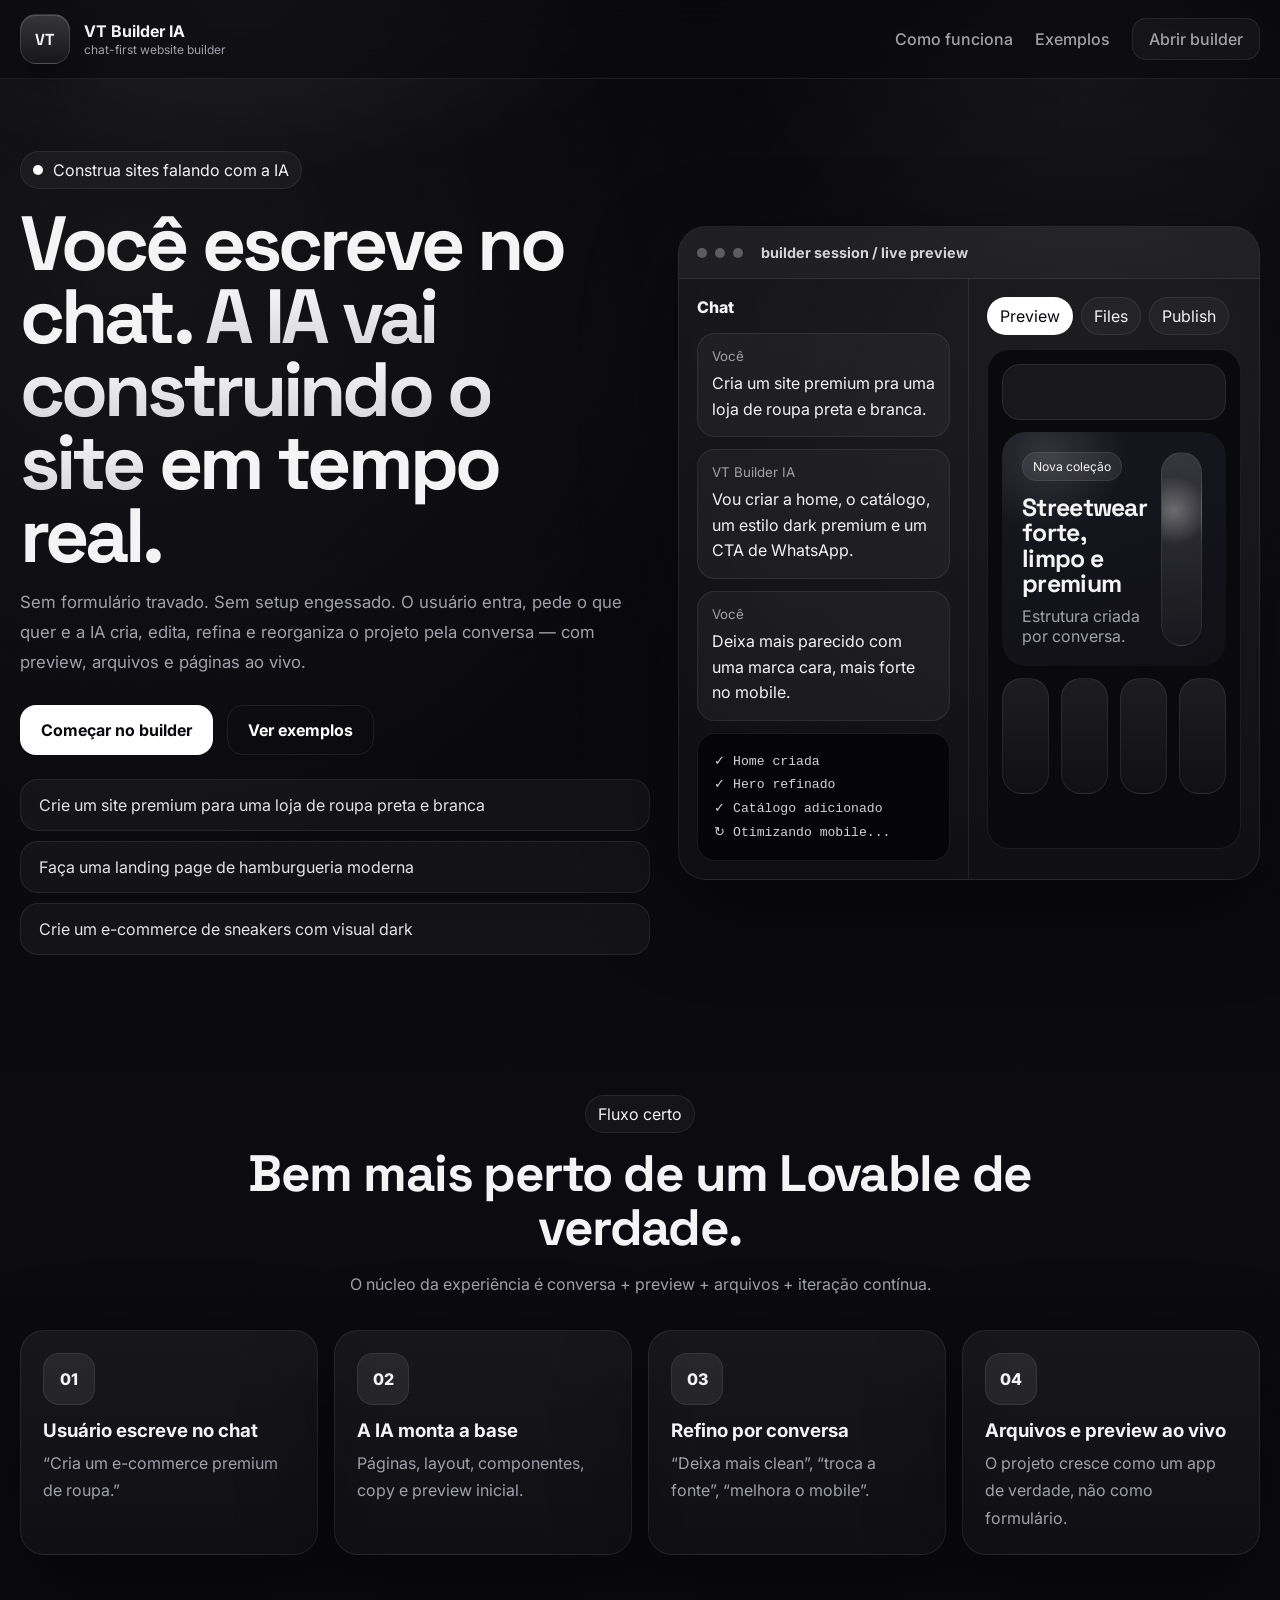
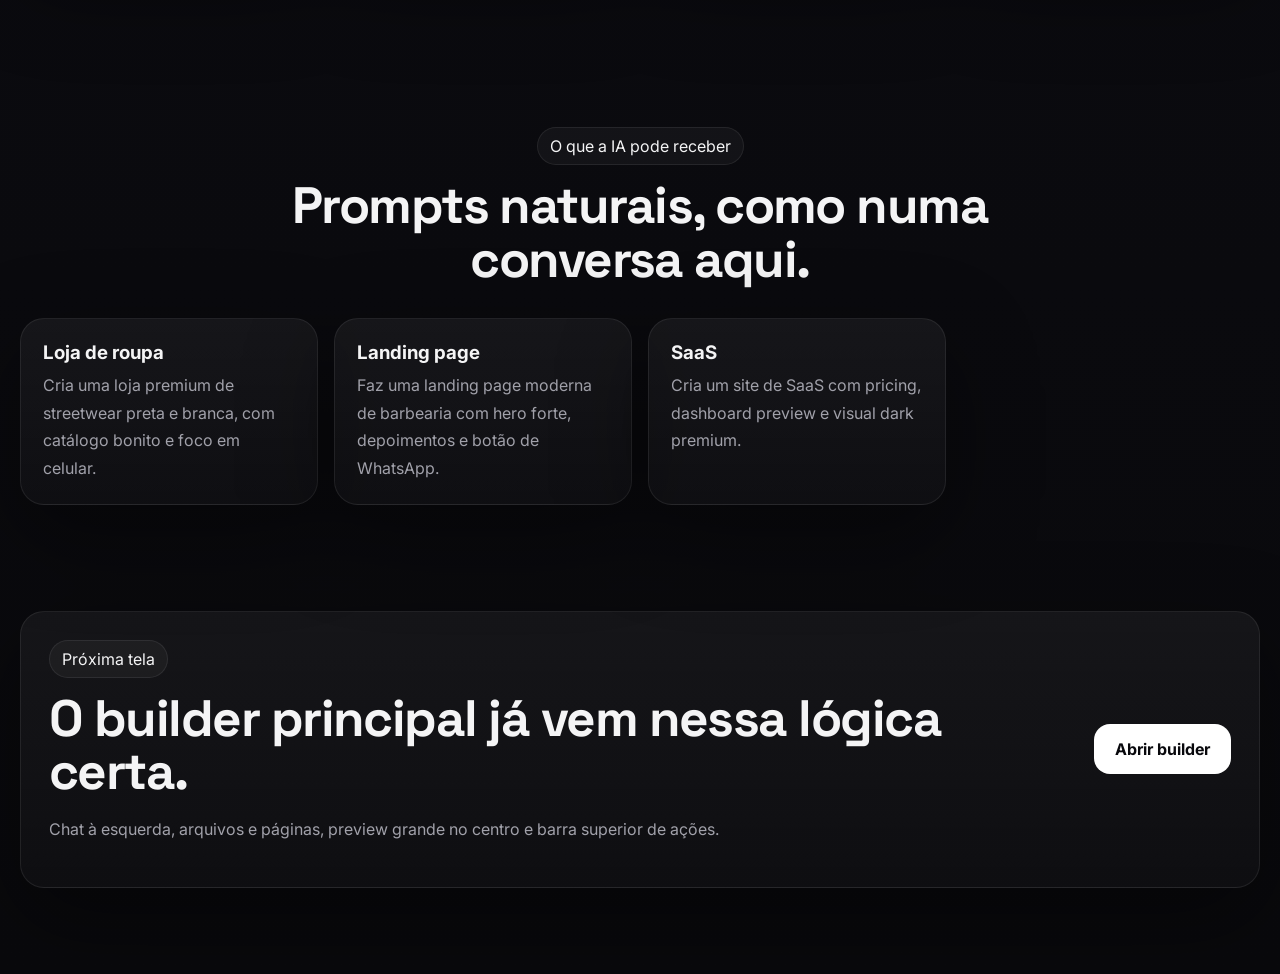
==== index.html @ bce1c69d "Add files via upload" ====
<!DOCTYPE html>
<html lang="pt-BR">
<head>
  <meta charset="UTF-8" />
  <meta name="viewport" content="width=device-width, initial-scale=1.0" />
  <title>VT Builder IA — Chat-first Builder</title>
  <meta name="description" content="Interface chat-first estilo lovable para criar sites por conversa, com preview ao vivo, arquivos e mudanças por prompt." />
  <meta name="theme-color" content="#0a0a0d" />
  <link rel="preconnect" href="https://fonts.googleapis.com">
  <link rel="preconnect" href="https://fonts.gstatic.com" crossorigin>
  <link href="https://fonts.googleapis.com/css2?family=Inter:wght@400;500;600;700;800;900&family=Space+Grotesk:wght@500;700&display=swap" rel="stylesheet">
  <link rel="stylesheet" href="styles.css" />
</head>
<body>
  <div class="noise" aria-hidden="true"></div>
  <div class="spotlight" aria-hidden="true"></div>

  <header class="site-header">
    <div class="container topbar">
      <a class="brand" href="#">
        <span class="brand-mark">VT</span>
        <span class="brand-copy">
          <strong>VT Builder IA</strong>
          <small>chat-first website builder</small>
        </span>
      </a>

      <nav class="topnav">
        <a href="#how">Como funciona</a>
        <a href="#examples">Exemplos</a>
        <a href="app.html" class="btn btn-sm btn-outline">Abrir builder</a>
      </nav>

      <button class="menu-btn" id="menuBtn" aria-label="Abrir menu">
        <span></span><span></span><span></span>
      </button>
    </div>
  </header>

  <main>
    <section class="hero">
      <div class="container hero-grid">
        <div class="hero-copy reveal is-visible">
          <div class="eyebrow">
            <span class="pulse"></span>
            Construa sites falando com a IA
          </div>

          <h1>
            Você escreve no chat.
            <span class="gradient-text">A IA vai construindo o site</span>
            em tempo real.
          </h1>

          <p>
            Sem formulário travado. Sem setup engessado. O usuário entra, pede o que quer
            e a IA cria, edita, refina e reorganiza o projeto pela conversa — com preview,
            arquivos e páginas ao vivo.
          </p>

          <div class="hero-actions">
            <a class="btn btn-primary" href="app.html">Começar no builder</a>
            <a class="btn btn-ghost" href="#examples">Ver exemplos</a>
          </div>

          <div class="prompt-suggestions">
            <button>Crie um site premium para uma loja de roupa preta e branca</button>
            <button>Faça uma landing page de hamburgueria moderna</button>
            <button>Crie um e-commerce de sneakers com visual dark</button>
          </div>
        </div>

        <div class="hero-visual reveal is-visible">
          <div class="hero-shell">
            <div class="shell-bar">
              <span></span><span></span><span></span>
              <b>builder session / live preview</b>
            </div>

            <div class="hero-shell-body">
              <aside class="mini-chat">
                <div class="mini-label">Chat</div>

                <div class="mini-msg user">
                  <small>Você</small>
                  <p>Cria um site premium pra uma loja de roupa preta e branca.</p>
                </div>

                <div class="mini-msg ai">
                  <small>VT Builder IA</small>
                  <p>Vou criar a home, o catálogo, um estilo dark premium e um CTA de WhatsApp.</p>
                </div>

                <div class="mini-msg user">
                  <small>Você</small>
                  <p>Deixa mais parecido com uma marca cara, mais forte no mobile.</p>
                </div>

                <div class="mini-terminal">
                  <div>✓ Home criada</div>
                  <div>✓ Hero refinado</div>
                  <div>✓ Catálogo adicionado</div>
                  <div>↻ Otimizando mobile...</div>
                </div>
              </aside>

              <section class="mini-preview">
                <div class="mini-toolbar">
                  <span class="tag active">Preview</span>
                  <span class="tag">Files</span>
                  <span class="tag">Publish</span>
                </div>

                <div class="mini-stage">
                  <div class="mini-header"></div>
                  <div class="mini-hero-card">
                    <div class="mini-copy">
                      <span class="mini-badge">Nova coleção</span>
                      <h3>Streetwear forte, limpo e premium</h3>
                      <p>Estrutura criada por conversa.</p>
                    </div>
                    <div class="mini-art"></div>
                  </div>
                  <div class="mini-grid">
                    <div></div><div></div><div></div><div></div>
                  </div>
                </div>
              </section>
            </div>
          </div>
        </div>
      </div>
    </section>

    <section class="section" id="how">
      <div class="container">
        <div class="section-head reveal">
          <span class="kicker">Fluxo certo</span>
          <h2>Bem mais perto de um Lovable de verdade.</h2>
          <p>O núcleo da experiência é conversa + preview + arquivos + iteração contínua.</p>
        </div>

        <div class="steps">
          <article class="step-card reveal">
            <span>01</span>
            <h3>Usuário escreve no chat</h3>
            <p>“Cria um e-commerce premium de roupa.”</p>
          </article>
          <article class="step-card reveal">
            <span>02</span>
            <h3>A IA monta a base</h3>
            <p>Páginas, layout, componentes, copy e preview inicial.</p>
          </article>
          <article class="step-card reveal">
            <span>03</span>
            <h3>Refino por conversa</h3>
            <p>“Deixa mais clean”, “troca a fonte”, “melhora o mobile”.</p>
          </article>
          <article class="step-card reveal">
            <span>04</span>
            <h3>Arquivos e preview ao vivo</h3>
            <p>O projeto cresce como um app de verdade, não como formulário.</p>
          </article>
        </div>
      </div>
    </section>

    <section class="section" id="examples">
      <div class="container">
        <div class="section-head reveal">
          <span class="kicker">O que a IA pode receber</span>
          <h2>Prompts naturais, como numa conversa aqui.</h2>
        </div>

        <div class="example-grid">
          <article class="example-card reveal">
            <h3>Loja de roupa</h3>
            <p>Cria uma loja premium de streetwear preta e branca, com catálogo bonito e foco em celular.</p>
          </article>
          <article class="example-card reveal">
            <h3>Landing page</h3>
            <p>Faz uma landing page moderna de barbearia com hero forte, depoimentos e botão de WhatsApp.</p>
          </article>
          <article class="example-card reveal">
            <h3>SaaS</h3>
            <p>Cria um site de SaaS com pricing, dashboard preview e visual dark premium.</p>
          </article>
        </div>
      </div>
    </section>

    <section class="section cta-wrap">
      <div class="container">
        <div class="cta-card reveal">
          <div>
            <span class="kicker">Próxima tela</span>
            <h2>O builder principal já vem nessa lógica certa.</h2>
            <p>Chat à esquerda, arquivos e páginas, preview grande no centro e barra superior de ações.</p>
          </div>
          <a class="btn btn-primary" href="app.html">Abrir builder</a>
        </div>
      </div>
    </section>
  </main>

  <script src="main.js"></script>
</body>
</html>
---- styles.css ----
:root{
  --bg:#0a0a0d;
  --bg-soft:#121218;
  --panel:#111116;
  --panel-2:#16161d;
  --line:rgba(255,255,255,.08);
  --line-soft:rgba(255,255,255,.05);
  --text:#f4f4f5;
  --muted:#a1a1aa;
  --shadow:0 30px 90px rgba(0,0,0,.42);
  --radius:24px;
  --container:1240px;
}
*{box-sizing:border-box}
html{scroll-behavior:smooth}
body{
  margin:0;
  font-family:"Inter",system-ui,-apple-system,sans-serif;
  color:var(--text);
  background:
    radial-gradient(circle at 10% 10%, rgba(255,255,255,.05), transparent 24%),
    radial-gradient(circle at 85% 15%, rgba(255,255,255,.04), transparent 22%),
    linear-gradient(180deg, #08080a 0%, #0b0b10 46%, #09090c 100%);
  overflow-x:hidden;
}
a{color:inherit;text-decoration:none}
button,textarea,input,select{font:inherit}
.noise,.spotlight{position:fixed;inset:0;pointer-events:none;z-index:-1}
.noise{
  opacity:.07;
  background-image:
    radial-gradient(circle at 20% 20%, rgba(255,255,255,.18) 0 1px, transparent 1px),
    radial-gradient(circle at 80% 70%, rgba(255,255,255,.14) 0 1px, transparent 1px);
  background-size:24px 24px, 30px 30px;
}
.spotlight{
  background:
    radial-gradient(620px 260px at 20% 0%, rgba(255,255,255,.07), transparent 70%),
    radial-gradient(520px 320px at 85% 8%, rgba(255,255,255,.04), transparent 72%);
}
.container{width:min(var(--container), calc(100% - 32px));margin-inline:auto}
.site-header,.builder-header{
  position:sticky;top:0;z-index:40;
  backdrop-filter:blur(16px);
  background:rgba(10,10,13,.62);
  border-bottom:1px solid var(--line);
}
.topbar,.builder-top{
  min-height:78px;
  display:flex;align-items:center;justify-content:space-between;gap:16px;
}
.brand{display:flex;align-items:center;gap:14px}
.brand.compact .brand-copy small{display:block}
.brand-mark{
  width:50px;height:50px;border-radius:16px;display:grid;place-items:center;
  background:linear-gradient(180deg, rgba(255,255,255,.17), rgba(255,255,255,.04));
  border:1px solid rgba(255,255,255,.12);
  box-shadow: inset 0 1px 0 rgba(255,255,255,.14), 0 16px 34px rgba(0,0,0,.32);
  font-family:"Space Grotesk",sans-serif;font-weight:700;letter-spacing:.06em;
}
.brand-copy{display:flex;flex-direction:column;line-height:1}
.brand-copy strong{font-size:1rem}
.brand-copy small{font-size:.75rem;color:var(--muted);margin-top:5px}
.topnav{display:flex;align-items:center;gap:22px}
.topnav a{color:var(--muted);font-weight:500}
.topnav a:hover{color:#fff}
.menu-btn{display:none;border:none;background:none;width:44px;height:44px;padding:0;cursor:pointer}
.menu-btn span{display:block;height:2px;background:#fff;border-radius:999px;margin:7px 0}
.btn{
  display:inline-flex;align-items:center;justify-content:center;
  min-height:50px;padding:0 20px;border-radius:16px;border:1px solid var(--line);
  font-weight:700;cursor:pointer;transition:.22s ease;
}
.btn:hover{transform:translateY(-2px)}
.btn-primary{background:#fff;color:#09090d}
.btn-outline{background:rgba(255,255,255,.04);color:#fff}
.btn-ghost{background:transparent;color:#fff}
.btn-sm{min-height:42px;padding:0 16px;border-radius:14px}
.btn-xs{min-height:36px;padding:0 12px;border-radius:12px;font-size:.84rem}
.hero{padding:72px 0 54px}
.hero-grid{display:grid;grid-template-columns:1.04fr .96fr;gap:28px;align-items:center}
.eyebrow,.kicker,.tag,.project-pill,.toolbar-chip,.tiny-badge{
  display:inline-flex;align-items:center;gap:10px;
  padding:8px 12px;border-radius:999px;border:1px solid var(--line);
  background:rgba(255,255,255,.04)
}
.pulse,.live-dot{
  width:10px;height:10px;border-radius:50%;background:#fff;
  box-shadow:0 0 0 0 rgba(255,255,255,.5);animation:pulse 2s infinite;
}
@keyframes pulse{
  0%{box-shadow:0 0 0 0 rgba(255,255,255,.45)}
  70%{box-shadow:0 0 0 10px rgba(255,255,255,0)}
  100%{box-shadow:0 0 0 0 rgba(255,255,255,0)}
}
.hero-copy h1{
  font-family:"Space Grotesk",sans-serif;
  font-size:clamp(2.9rem, 6vw, 5.7rem);
  line-height:.95;letter-spacing:-.05em;
  margin:18px 0 16px;max-width:12ch;
}
.gradient-text{
  background:linear-gradient(180deg,#fff 0%, #cfcfd6 100%);
  -webkit-background-clip:text;background-clip:text;color:transparent;
}
.hero-copy p{
  color:var(--muted);font-size:1.05rem;line-height:1.78;max-width:62ch;margin:0 0 28px;
}
.hero-actions{display:flex;gap:14px;flex-wrap:wrap}
.prompt-suggestions{display:grid;gap:10px;margin-top:24px}
.prompt-suggestions button{
  text-align:left;border:none;padding:15px 18px;border-radius:18px;
  background:rgba(255,255,255,.04);color:#e4e4e7;border:1px solid var(--line);cursor:pointer
}
.hero-shell{
  border:1px solid var(--line);
  background:linear-gradient(180deg, rgba(255,255,255,.05), rgba(255,255,255,.025));
  border-radius:28px;overflow:hidden;box-shadow:var(--shadow)
}
.shell-bar{
  min-height:52px;display:flex;align-items:center;gap:8px;padding:0 18px;
  border-bottom:1px solid var(--line);background:rgba(255,255,255,.03)
}
.shell-bar span{
  width:10px;height:10px;border-radius:50%;background:rgba(255,255,255,.28)
}
.shell-bar b{margin-left:10px;font-size:.9rem;color:#d4d4d8}
.hero-shell-body{display:grid;grid-template-columns:290px 1fr;min-height:580px}
.mini-chat,.mini-preview{padding:18px}
.mini-chat{border-right:1px solid var(--line)}
.mini-label,.panel-head{display:flex;align-items:center;justify-content:space-between;margin-bottom:16px;font-weight:800}
.mini-msg,.chat-bubble{
  padding:14px;border-radius:18px;background:rgba(255,255,255,.04);
  border:1px solid var(--line);margin-bottom:12px
}
.mini-msg small,.chat-bubble small{display:block;color:var(--muted);margin-bottom:7px}
.mini-msg p,.chat-bubble p{margin:0;line-height:1.6}
.mini-terminal{
  border-radius:18px;padding:16px;background:#050507;
  border:1px solid var(--line);font-family:ui-monospace,SFMono-Regular,Menlo,monospace;
  color:#d4d4d8;font-size:.82rem;line-height:1.8
}
.mini-toolbar{display:flex;gap:8px;flex-wrap:wrap;margin-bottom:14px}
.tag.active,.toolbar-chip.active,.small-tab.active{background:#fff;color:#09090d}
.mini-stage,.mock-site,.mock-catalog,.mock-product-page,.mock-simple-page,.mock-contact-page{
  min-height:500px;border-radius:22px;background:#0a0a0d;border:1px solid var(--line);padding:14px
}
.mini-header,.mock-topbar{
  height:56px;border-radius:18px;background:rgba(255,255,255,.06);border:1px solid var(--line)
}
.mini-hero-card,.mock-hero{
  margin-top:12px;display:grid;grid-template-columns:1.08fr .92fr;gap:14px;
  min-height:210px;border-radius:24px;padding:20px;
  background:
    radial-gradient(circle at 20% 10%, rgba(255,255,255,.12), transparent 28%),
    linear-gradient(155deg,#171720,#101015)
}
.mini-copy h3,.mock-copy h2{
  font-family:"Space Grotesk",sans-serif;letter-spacing:-.03em;line-height:1.02;
  margin:14px 0 10px
}
.mini-copy h3{font-size:1.55rem}
.mock-copy h2{font-size:2rem;max-width:12ch}
.mini-copy p,.mock-copy p{margin:0;color:var(--muted)}
.mini-art,.mock-visual{
  border-radius:22px;background:
    radial-gradient(circle at 30% 30%, rgba(255,255,255,.3), transparent 25%),
    linear-gradient(180deg, rgba(255,255,255,.14), rgba(255,255,255,.03));
  border:1px solid var(--line)
}
.mini-badge,.mock-badge{
  display:inline-flex;padding:6px 10px;border-radius:999px;font-size:.76rem;
  background:rgba(255,255,255,.08);border:1px solid var(--line)
}
.mini-grid,.mock-categories,.mock-products,.mock-catalog-grid,.chips,.actions,.text-grid{
  display:grid;gap:12px
}
.mini-grid,.mock-categories{grid-template-columns:repeat(4,1fr);margin-top:12px}
.mini-grid div,.mock-categories div,.mock-products div,.mock-catalog-grid div,.mock-product-image,.mock-product-info,.hero-box,.text-grid div,.contact-large,.contact-side,.mock-filter,.line,.block{
  border-radius:20px;background:linear-gradient(180deg, rgba(255,255,255,.08), rgba(255,255,255,.03));
  border:1px solid var(--line)
}
.mini-grid div,.mock-categories div{height:116px}
.mock-products{grid-template-columns:repeat(3,1fr);margin-top:12px}
.mock-products div{height:180px}
.section{padding:86px 0}
.section-head{text-align:center;max-width:860px;margin:0 auto 32px}
.section-head h2,.cta-card h2{
  font-family:"Space Grotesk",sans-serif;font-size:clamp(2rem,4vw,3.4rem);
  line-height:1.04;letter-spacing:-.03em;margin:14px 0
}
.section-head p,.cta-card p{color:var(--muted);line-height:1.75}
.steps,.example-grid{display:grid;grid-template-columns:repeat(4,1fr);gap:16px}
.step-card,.example-card,.cta-card,.panel,.project-summary{
  background:linear-gradient(180deg, rgba(255,255,255,.05), rgba(255,255,255,.025));
  border:1px solid var(--line);border-radius:24px;box-shadow:var(--shadow)
}
.step-card,.example-card{padding:22px}
.step-card span{
  width:52px;height:52px;border-radius:16px;display:grid;place-items:center;
  background:rgba(255,255,255,.07);border:1px solid var(--line);font-weight:800;margin-bottom:14px
}
.step-card h3,.example-card h3{margin:0 0 8px}
.step-card p,.example-card p{margin:0;color:var(--muted);line-height:1.72}
.cta-wrap{padding-top:20px}
.cta-card{
  padding:28px;display:grid;grid-template-columns:1fr auto;align-items:center;gap:20px
}
.builder-main{
  display:grid;grid-template-columns:260px 1fr 360px;gap:16px;
  padding:16px;min-height:calc(100vh - 82px)
}
.panel{padding:14px}
.files-panel,.chat-panel-main{display:grid;gap:14px;align-content:start}
.project-summary{
  padding:14px;display:flex;justify-content:space-between;align-items:center;gap:14px
}
.project-summary b{display:block}.project-summary span{display:block;color:var(--muted);margin-top:4px}
.side-group{display:grid;gap:10px}
.side-title{font-size:.82rem;color:var(--muted);font-weight:800;text-transform:uppercase;letter-spacing:.08em}
.side-item,.file-item{
  border:none;text-align:left;padding:12px 14px;border-radius:16px;
  background:rgba(255,255,255,.04);color:#f4f4f5;cursor:pointer;font-weight:700
}
.side-item.active,.file-item.active,.mini-btn:hover,.icon-btn:hover{background:#fff;color:#09090d}
.file-tree{display:grid;gap:8px}
.history-list{display:grid;gap:10px}
.history-row{
  padding:12px;border-radius:16px;background:rgba(255,255,255,.04);border:1px solid var(--line)
}
.history-row b{display:block;font-size:.82rem}
.history-row span{color:var(--muted);font-size:.86rem}
.preview-panel-main{display:grid;grid-template-rows:auto 1fr;gap:12px}
.preview-toolbar{
  display:flex;justify-content:space-between;gap:12px;align-items:center;
  padding:10px 14px;border-radius:20px;background:rgba(255,255,255,.04);border:1px solid var(--line)
}
.left-tools,.right-tools,.builder-actions,.tabs-inline,.composer-tools,.composer-actions{display:flex;gap:10px;flex-wrap:wrap}
.preview-wrap,.preview-screen.active{display:block}
.preview-wrap{
  min-height:740px;border-radius:24px;background:linear-gradient(180deg, rgba(255,255,255,.05), rgba(255,255,255,.025));
  border:1px solid var(--line);padding:16px;box-shadow:var(--shadow)
}
.preview-screen{display:none}
.mock-logo{width:120px;height:22px;border-radius:999px;background:rgba(255,255,255,.18)}
.mock-menu{width:240px;height:18px;border-radius:999px;background:rgba(255,255,255,.1)}
.mock-topbar{display:flex;justify-content:space-between;align-items:center;padding:0 16px}
.mock-cta-row{display:flex;gap:12px;margin-top:18px}
.mock-cta-row span{display:block;width:150px;height:46px;border-radius:14px;background:rgba(255,255,255,.1);border:1px solid var(--line)}
.mock-catalog{display:grid;grid-template-columns:220px 1fr;gap:12px}
.mock-filter{min-height:640px}
.mock-catalog-grid{grid-template-columns:repeat(3,1fr)}
.mock-catalog-grid div{height:180px}
.mock-product-page{display:grid;grid-template-columns:1fr .95fr;gap:12px}
.mock-product-image{min-height:640px}
.mock-product-info{padding:18px}
.line{height:16px;border-radius:999px;background:rgba(255,255,255,.08);margin-bottom:12px}
.line.xl{height:34px;width:78%}
.line.lg{width:58%}
.line.sm{width:40%}
.chips{grid-template-columns:repeat(3,52px);margin:18px 0}
.chips span{height:52px;border-radius:16px;background:rgba(255,255,255,.08);border:1px solid var(--line)}
.actions{grid-template-columns:1fr 1fr;margin-bottom:16px}
.actions div{height:54px;border-radius:16px;background:rgba(255,255,255,.1);border:1px solid var(--line)}
.block{height:280px}
.mock-simple-page{display:grid;gap:12px}
.hero-box{min-height:220px}
.text-grid{grid-template-columns:repeat(3,1fr)}
.text-grid div{height:180px}
.mock-contact-page{display:grid;grid-template-columns:1.2fr .8fr;gap:12px}
.contact-large{min-height:620px}
.contact-side{min-height:620px}
.chat-scroll{
  max-height:380px;overflow:auto;padding-right:4px
}
.composer{
  display:grid;gap:10px
}
.composer textarea,.prop-field input,.prop-field textarea,.prop-field select{
  width:100%;background:rgba(255,255,255,.03);color:#fff;border:1px solid var(--line);
  border-radius:16px;padding:14px;outline:none
}
.composer textarea{min-height:120px;resize:vertical}
.mini-btn,.icon-btn,.small-tab{
  border:none;background:rgba(255,255,255,.05);color:#f4f4f5;
  height:36px;min-width:36px;padding:0 10px;border-radius:12px;cursor:pointer
}
.properties-panel{padding:14px}
.panel-head.inner{margin-bottom:12px}
.prop-list{display:grid;gap:12px}
.prop-field{display:grid;gap:8px}
.prop-field span{font-size:.86rem;font-weight:700}
.project-pill{
  color:#e4e4e7;font-size:.85rem
}
.project-pill b{margin-right:10px}
.reveal{opacity:0;transform:translateY(18px);transition:opacity .65s ease, transform .65s ease}
.reveal.is-visible{opacity:1;transform:none}
@media (max-width:1220px){
  .hero-grid,.steps,.example-grid,.builder-main{grid-template-columns:1fr}
  .hero-shell-body{grid-template-columns:1fr}
  .builder-main{grid-template-areas:"chat" "preview" "files"}
  .files-panel{grid-area:files}
  .preview-panel-main{grid-area:preview}
  .chat-panel-main{grid-area:chat}
}
@media (max-width:920px){
  .topnav{display:none}
  .menu-btn{display:block}
  .mini-hero-card,.mock-hero,.mock-catalog,.mock-product-page,.mock-contact-page{grid-template-columns:1fr}
  .mini-grid,.mock-categories,.mock-products,.mock-catalog-grid,.text-grid{grid-template-columns:1fr 1fr}
  .cta-card{grid-template-columns:1fr}
}
@media (max-width:640px){
  .container{width:min(var(--container), calc(100% - 20px))}
  .hero-copy h1{font-size:2.55rem;max-width:100%}
  .hero-actions .btn,.cta-card .btn{width:100%}
  .mini-grid,.mock-categories,.mock-products,.mock-catalog-grid,.text-grid{grid-template-columns:1fr}
  .builder-actions{display:none}
  .builder-main{padding:12px}
}
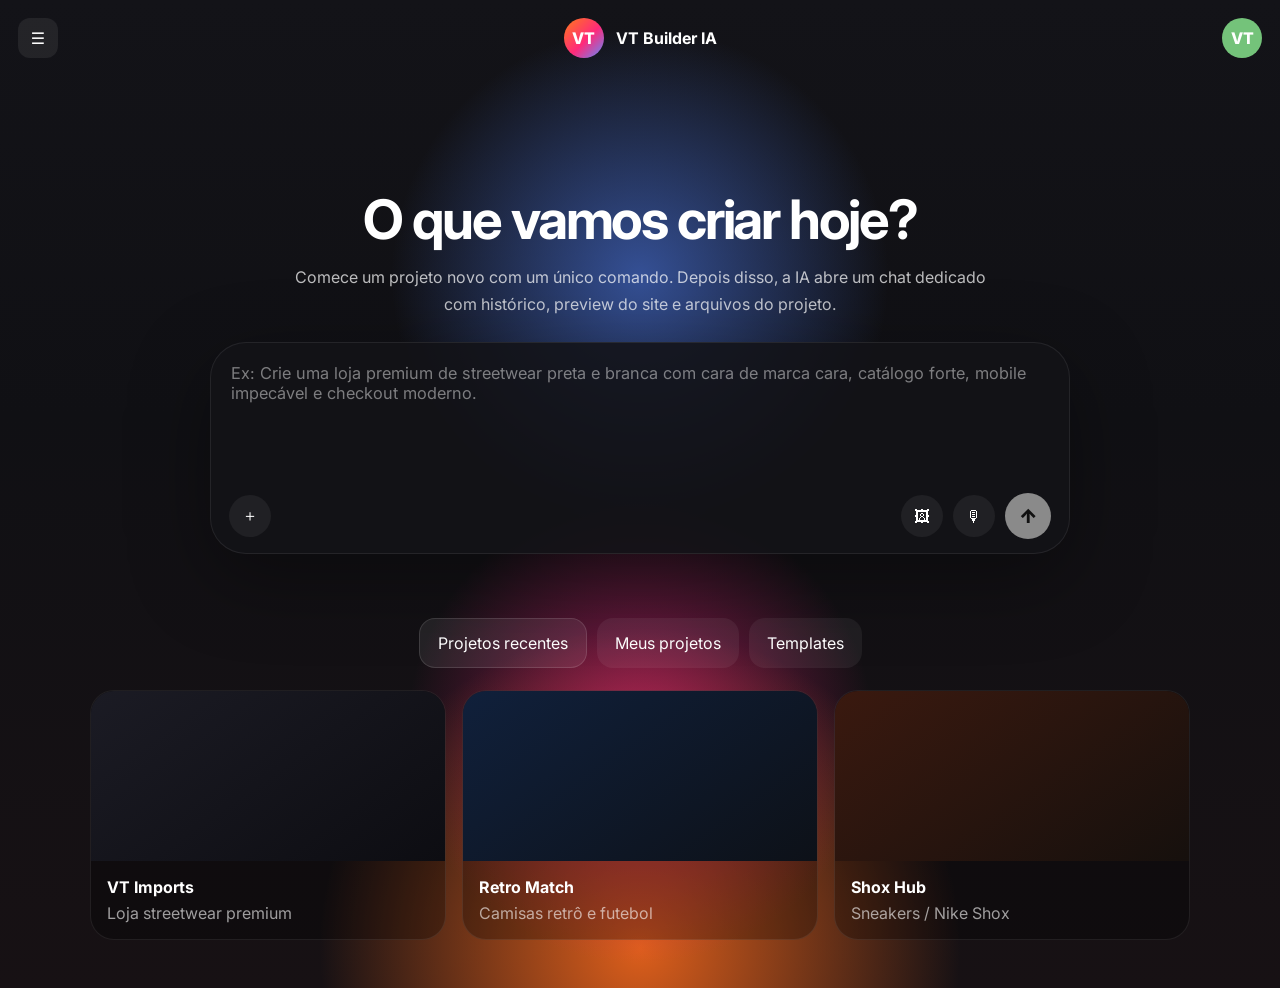
==== commit 4f5ade1c: "Add files via upload" ====
--- a/index.html
+++ b/index.html
@@ -3,206 +3,87 @@
 <head>
   <meta charset="UTF-8" />
   <meta name="viewport" content="width=device-width, initial-scale=1.0" />
-  <title>VT Builder IA — Chat-first Builder</title>
-  <meta name="description" content="Interface chat-first estilo lovable para criar sites por conversa, com preview ao vivo, arquivos e mudanças por prompt." />
-  <meta name="theme-color" content="#0a0a0d" />
+  <title>VT Builder IA</title>
+  <meta name="theme-color" content="#0b0b10" />
   <link rel="preconnect" href="https://fonts.googleapis.com">
   <link rel="preconnect" href="https://fonts.gstatic.com" crossorigin>
-  <link href="https://fonts.googleapis.com/css2?family=Inter:wght@400;500;600;700;800;900&family=Space+Grotesk:wght@500;700&display=swap" rel="stylesheet">
+  <link href="https://fonts.googleapis.com/css2?family=Inter:wght@400;500;600;700;800;900&display=swap" rel="stylesheet">
   <link rel="stylesheet" href="styles.css" />
 </head>
-<body>
-  <div class="noise" aria-hidden="true"></div>
-  <div class="spotlight" aria-hidden="true"></div>
+<body class="dashboard-body">
+  <div class="dashboard-shell">
+    <header class="dashboard-topbar">
+      <div class="top-left">
+        <button class="icon-btn">☰</button>
+      </div>
+      <div class="brand-center">
+        <div class="brand-dot">VT</div>
+        <strong>VT Builder IA</strong>
+      </div>
+      <div class="top-right">
+        <div class="avatar">VT</div>
+      </div>
+    </header>
 
-  <header class="site-header">
-    <div class="container topbar">
-      <a class="brand" href="#">
-        <span class="brand-mark">VT</span>
-        <span class="brand-copy">
-          <strong>VT Builder IA</strong>
-          <small>chat-first website builder</small>
-        </span>
-      </a>
+    <main class="dashboard-main">
+      <section class="hero-stack">
+        <div class="glow glow-blue"></div>
+        <div class="glow glow-pink"></div>
+        <div class="glow glow-orange"></div>
 
-      <nav class="topnav">
-        <a href="#how">Como funciona</a>
-        <a href="#examples">Exemplos</a>
-        <a href="app.html" class="btn btn-sm btn-outline">Abrir builder</a>
-      </nav>
-
-      <button class="menu-btn" id="menuBtn" aria-label="Abrir menu">
-        <span></span><span></span><span></span>
-      </button>
-    </div>
-  </header>
-
-  <main>
-    <section class="hero">
-      <div class="container hero-grid">
-        <div class="hero-copy reveal is-visible">
-          <div class="eyebrow">
-            <span class="pulse"></span>
-            Construa sites falando com a IA
-          </div>
-
-          <h1>
-            Você escreve no chat.
-            <span class="gradient-text">A IA vai construindo o site</span>
-            em tempo real.
-          </h1>
-
-          <p>
-            Sem formulário travado. Sem setup engessado. O usuário entra, pede o que quer
-            e a IA cria, edita, refina e reorganiza o projeto pela conversa — com preview,
-            arquivos e páginas ao vivo.
-          </p>
-
-          <div class="hero-actions">
-            <a class="btn btn-primary" href="app.html">Começar no builder</a>
-            <a class="btn btn-ghost" href="#examples">Ver exemplos</a>
-          </div>
-
-          <div class="prompt-suggestions">
-            <button>Crie um site premium para uma loja de roupa preta e branca</button>
-            <button>Faça uma landing page de hamburgueria moderna</button>
-            <button>Crie um e-commerce de sneakers com visual dark</button>
-          </div>
+        <div class="hero-copy">
+          <h1>O que vamos criar hoje?</h1>
+          <p>Comece um projeto novo com um único comando. Depois disso, a IA abre um chat dedicado com histórico, preview do site e arquivos do projeto.</p>
         </div>
 
-        <div class="hero-visual reveal is-visible">
-          <div class="hero-shell">
-            <div class="shell-bar">
-              <span></span><span></span><span></span>
-              <b>builder session / live preview</b>
+        <div class="prompt-card">
+          <textarea id="projectPrompt" placeholder="Ex: Crie uma loja premium de streetwear preta e branca com cara de marca cara, catálogo forte, mobile impecável e checkout moderno."></textarea>
+
+          <div class="prompt-actions">
+            <div class="prompt-left">
+              <button class="mini-circle">＋</button>
             </div>
-
-            <div class="hero-shell-body">
-              <aside class="mini-chat">
-                <div class="mini-label">Chat</div>
-
-                <div class="mini-msg user">
-                  <small>Você</small>
-                  <p>Cria um site premium pra uma loja de roupa preta e branca.</p>
-                </div>
-
-                <div class="mini-msg ai">
-                  <small>VT Builder IA</small>
-                  <p>Vou criar a home, o catálogo, um estilo dark premium e um CTA de WhatsApp.</p>
-                </div>
-
-                <div class="mini-msg user">
-                  <small>Você</small>
-                  <p>Deixa mais parecido com uma marca cara, mais forte no mobile.</p>
-                </div>
-
-                <div class="mini-terminal">
-                  <div>✓ Home criada</div>
-                  <div>✓ Hero refinado</div>
-                  <div>✓ Catálogo adicionado</div>
-                  <div>↻ Otimizando mobile...</div>
-                </div>
-              </aside>
-
-              <section class="mini-preview">
-                <div class="mini-toolbar">
-                  <span class="tag active">Preview</span>
-                  <span class="tag">Files</span>
-                  <span class="tag">Publish</span>
-                </div>
-
-                <div class="mini-stage">
-                  <div class="mini-header"></div>
-                  <div class="mini-hero-card">
-                    <div class="mini-copy">
-                      <span class="mini-badge">Nova coleção</span>
-                      <h3>Streetwear forte, limpo e premium</h3>
-                      <p>Estrutura criada por conversa.</p>
-                    </div>
-                    <div class="mini-art"></div>
-                  </div>
-                  <div class="mini-grid">
-                    <div></div><div></div><div></div><div></div>
-                  </div>
-                </div>
-              </section>
+            <div class="prompt-right">
+              <button class="ghost-icon">🖼</button>
+              <button class="ghost-icon">🎙</button>
+              <button class="send-btn" id="createProjectBtn">↑</button>
             </div>
           </div>
         </div>
-      </div>
-    </section>
+      </section>
 
-    <section class="section" id="how">
-      <div class="container">
-        <div class="section-head reveal">
-          <span class="kicker">Fluxo certo</span>
-          <h2>Bem mais perto de um Lovable de verdade.</h2>
-          <p>O núcleo da experiência é conversa + preview + arquivos + iteração contínua.</p>
-        </div>
+      <section class="dashboard-tabs">
+        <button class="tab active">Projetos recentes</button>
+        <button class="tab">Meus projetos</button>
+        <button class="tab">Templates</button>
+      </section>
 
-        <div class="steps">
-          <article class="step-card reveal">
-            <span>01</span>
-            <h3>Usuário escreve no chat</h3>
-            <p>“Cria um e-commerce premium de roupa.”</p>
-          </article>
-          <article class="step-card reveal">
-            <span>02</span>
-            <h3>A IA monta a base</h3>
-            <p>Páginas, layout, componentes, copy e preview inicial.</p>
-          </article>
-          <article class="step-card reveal">
-            <span>03</span>
-            <h3>Refino por conversa</h3>
-            <p>“Deixa mais clean”, “troca a fonte”, “melhora o mobile”.</p>
-          </article>
-          <article class="step-card reveal">
-            <span>04</span>
-            <h3>Arquivos e preview ao vivo</h3>
-            <p>O projeto cresce como um app de verdade, não como formulário.</p>
-          </article>
-        </div>
-      </div>
-    </section>
+      <section class="project-grid">
+        <article class="project-card">
+          <div class="project-preview dark"></div>
+          <div class="project-info">
+            <strong>VT Imports</strong>
+            <span>Loja streetwear premium</span>
+          </div>
+        </article>
+        <article class="project-card">
+          <div class="project-preview blue"></div>
+          <div class="project-info">
+            <strong>Retro Match</strong>
+            <span>Camisas retrô e futebol</span>
+          </div>
+        </article>
+        <article class="project-card">
+          <div class="project-preview orange"></div>
+          <div class="project-info">
+            <strong>Shox Hub</strong>
+            <span>Sneakers / Nike Shox</span>
+          </div>
+        </article>
+      </section>
+    </main>
+  </div>
 
-    <section class="section" id="examples">
-      <div class="container">
-        <div class="section-head reveal">
-          <span class="kicker">O que a IA pode receber</span>
-          <h2>Prompts naturais, como numa conversa aqui.</h2>
-        </div>
-
-        <div class="example-grid">
-          <article class="example-card reveal">
-            <h3>Loja de roupa</h3>
-            <p>Cria uma loja premium de streetwear preta e branca, com catálogo bonito e foco em celular.</p>
-          </article>
-          <article class="example-card reveal">
-            <h3>Landing page</h3>
-            <p>Faz uma landing page moderna de barbearia com hero forte, depoimentos e botão de WhatsApp.</p>
-          </article>
-          <article class="example-card reveal">
-            <h3>SaaS</h3>
-            <p>Cria um site de SaaS com pricing, dashboard preview e visual dark premium.</p>
-          </article>
-        </div>
-      </div>
-    </section>
-
-    <section class="section cta-wrap">
-      <div class="container">
-        <div class="cta-card reveal">
-          <div>
-            <span class="kicker">Próxima tela</span>
-            <h2>O builder principal já vem nessa lógica certa.</h2>
-            <p>Chat à esquerda, arquivos e páginas, preview grande no centro e barra superior de ações.</p>
-          </div>
-          <a class="btn btn-primary" href="app.html">Abrir builder</a>
-        </div>
-      </div>
-    </section>
-  </main>
-
-  <script src="main.js"></script>
+  <script src="dashboard.js"></script>
 </body>
 </html>
--- a/styles.css
+++ b/styles.css
@@ -1,321 +1,212 @@
-:root{
-  --bg:#0a0a0d;
-  --bg-soft:#121218;
-  --panel:#111116;
-  --panel-2:#16161d;
-  --line:rgba(255,255,255,.08);
-  --line-soft:rgba(255,255,255,.05);
-  --text:#f4f4f5;
-  --muted:#a1a1aa;
-  --shadow:0 30px 90px rgba(0,0,0,.42);
-  --radius:24px;
-  --container:1240px;
-}
-*{box-sizing:border-box}
-html{scroll-behavior:smooth}
-body{
-  margin:0;
-  font-family:"Inter",system-ui,-apple-system,sans-serif;
-  color:var(--text);
+*{box-sizing:border-box}html,body{margin:0;padding:0}body{
+  font-family:'Inter',system-ui,-apple-system,sans-serif;
+  background:#0b0b10;color:#fff
+}
+button,textarea{font:inherit}
+a{text-decoration:none;color:inherit}
+.dashboard-body{
+  min-height:100vh;
   background:
-    radial-gradient(circle at 10% 10%, rgba(255,255,255,.05), transparent 24%),
-    radial-gradient(circle at 85% 15%, rgba(255,255,255,.04), transparent 22%),
-    linear-gradient(180deg, #08080a 0%, #0b0b10 46%, #09090c 100%);
-  overflow-x:hidden;
-}
-a{color:inherit;text-decoration:none}
-button,textarea,input,select{font:inherit}
-.noise,.spotlight{position:fixed;inset:0;pointer-events:none;z-index:-1}
-.noise{
-  opacity:.07;
-  background-image:
-    radial-gradient(circle at 20% 20%, rgba(255,255,255,.18) 0 1px, transparent 1px),
-    radial-gradient(circle at 80% 70%, rgba(255,255,255,.14) 0 1px, transparent 1px);
-  background-size:24px 24px, 30px 30px;
-}
-.spotlight{
-  background:
-    radial-gradient(620px 260px at 20% 0%, rgba(255,255,255,.07), transparent 70%),
-    radial-gradient(520px 320px at 85% 8%, rgba(255,255,255,.04), transparent 72%);
-}
-.container{width:min(var(--container), calc(100% - 32px));margin-inline:auto}
-.site-header,.builder-header{
-  position:sticky;top:0;z-index:40;
-  backdrop-filter:blur(16px);
-  background:rgba(10,10,13,.62);
-  border-bottom:1px solid var(--line);
-}
-.topbar,.builder-top{
-  min-height:78px;
-  display:flex;align-items:center;justify-content:space-between;gap:16px;
-}
-.brand{display:flex;align-items:center;gap:14px}
-.brand.compact .brand-copy small{display:block}
-.brand-mark{
-  width:50px;height:50px;border-radius:16px;display:grid;place-items:center;
-  background:linear-gradient(180deg, rgba(255,255,255,.17), rgba(255,255,255,.04));
-  border:1px solid rgba(255,255,255,.12);
-  box-shadow: inset 0 1px 0 rgba(255,255,255,.14), 0 16px 34px rgba(0,0,0,.32);
-  font-family:"Space Grotesk",sans-serif;font-weight:700;letter-spacing:.06em;
-}
-.brand-copy{display:flex;flex-direction:column;line-height:1}
-.brand-copy strong{font-size:1rem}
-.brand-copy small{font-size:.75rem;color:var(--muted);margin-top:5px}
-.topnav{display:flex;align-items:center;gap:22px}
-.topnav a{color:var(--muted);font-weight:500}
-.topnav a:hover{color:#fff}
-.menu-btn{display:none;border:none;background:none;width:44px;height:44px;padding:0;cursor:pointer}
-.menu-btn span{display:block;height:2px;background:#fff;border-radius:999px;margin:7px 0}
-.btn{
-  display:inline-flex;align-items:center;justify-content:center;
-  min-height:50px;padding:0 20px;border-radius:16px;border:1px solid var(--line);
-  font-weight:700;cursor:pointer;transition:.22s ease;
-}
-.btn:hover{transform:translateY(-2px)}
-.btn-primary{background:#fff;color:#09090d}
-.btn-outline{background:rgba(255,255,255,.04);color:#fff}
-.btn-ghost{background:transparent;color:#fff}
-.btn-sm{min-height:42px;padding:0 16px;border-radius:14px}
-.btn-xs{min-height:36px;padding:0 12px;border-radius:12px;font-size:.84rem}
-.hero{padding:72px 0 54px}
-.hero-grid{display:grid;grid-template-columns:1.04fr .96fr;gap:28px;align-items:center}
-.eyebrow,.kicker,.tag,.project-pill,.toolbar-chip,.tiny-badge{
-  display:inline-flex;align-items:center;gap:10px;
-  padding:8px 12px;border-radius:999px;border:1px solid var(--line);
-  background:rgba(255,255,255,.04)
-}
-.pulse,.live-dot{
-  width:10px;height:10px;border-radius:50%;background:#fff;
-  box-shadow:0 0 0 0 rgba(255,255,255,.5);animation:pulse 2s infinite;
-}
-@keyframes pulse{
-  0%{box-shadow:0 0 0 0 rgba(255,255,255,.45)}
-  70%{box-shadow:0 0 0 10px rgba(255,255,255,0)}
-  100%{box-shadow:0 0 0 0 rgba(255,255,255,0)}
-}
-.hero-copy h1{
-  font-family:"Space Grotesk",sans-serif;
-  font-size:clamp(2.9rem, 6vw, 5.7rem);
-  line-height:.95;letter-spacing:-.05em;
-  margin:18px 0 16px;max-width:12ch;
-}
-.gradient-text{
-  background:linear-gradient(180deg,#fff 0%, #cfcfd6 100%);
-  -webkit-background-clip:text;background-clip:text;color:transparent;
-}
-.hero-copy p{
-  color:var(--muted);font-size:1.05rem;line-height:1.78;max-width:62ch;margin:0 0 28px;
-}
-.hero-actions{display:flex;gap:14px;flex-wrap:wrap}
-.prompt-suggestions{display:grid;gap:10px;margin-top:24px}
-.prompt-suggestions button{
-  text-align:left;border:none;padding:15px 18px;border-radius:18px;
-  background:rgba(255,255,255,.04);color:#e4e4e7;border:1px solid var(--line);cursor:pointer
-}
-.hero-shell{
-  border:1px solid var(--line);
-  background:linear-gradient(180deg, rgba(255,255,255,.05), rgba(255,255,255,.025));
-  border-radius:28px;overflow:hidden;box-shadow:var(--shadow)
-}
-.shell-bar{
-  min-height:52px;display:flex;align-items:center;gap:8px;padding:0 18px;
-  border-bottom:1px solid var(--line);background:rgba(255,255,255,.03)
-}
-.shell-bar span{
-  width:10px;height:10px;border-radius:50%;background:rgba(255,255,255,.28)
-}
-.shell-bar b{margin-left:10px;font-size:.9rem;color:#d4d4d8}
-.hero-shell-body{display:grid;grid-template-columns:290px 1fr;min-height:580px}
-.mini-chat,.mini-preview{padding:18px}
-.mini-chat{border-right:1px solid var(--line)}
-.mini-label,.panel-head{display:flex;align-items:center;justify-content:space-between;margin-bottom:16px;font-weight:800}
-.mini-msg,.chat-bubble{
-  padding:14px;border-radius:18px;background:rgba(255,255,255,.04);
-  border:1px solid var(--line);margin-bottom:12px
-}
-.mini-msg small,.chat-bubble small{display:block;color:var(--muted);margin-bottom:7px}
-.mini-msg p,.chat-bubble p{margin:0;line-height:1.6}
-.mini-terminal{
-  border-radius:18px;padding:16px;background:#050507;
-  border:1px solid var(--line);font-family:ui-monospace,SFMono-Regular,Menlo,monospace;
-  color:#d4d4d8;font-size:.82rem;line-height:1.8
-}
-.mini-toolbar{display:flex;gap:8px;flex-wrap:wrap;margin-bottom:14px}
-.tag.active,.toolbar-chip.active,.small-tab.active{background:#fff;color:#09090d}
-.mini-stage,.mock-site,.mock-catalog,.mock-product-page,.mock-simple-page,.mock-contact-page{
-  min-height:500px;border-radius:22px;background:#0a0a0d;border:1px solid var(--line);padding:14px
-}
-.mini-header,.mock-topbar{
-  height:56px;border-radius:18px;background:rgba(255,255,255,.06);border:1px solid var(--line)
-}
-.mini-hero-card,.mock-hero{
-  margin-top:12px;display:grid;grid-template-columns:1.08fr .92fr;gap:14px;
-  min-height:210px;border-radius:24px;padding:20px;
-  background:
-    radial-gradient(circle at 20% 10%, rgba(255,255,255,.12), transparent 28%),
-    linear-gradient(155deg,#171720,#101015)
-}
-.mini-copy h3,.mock-copy h2{
-  font-family:"Space Grotesk",sans-serif;letter-spacing:-.03em;line-height:1.02;
-  margin:14px 0 10px
-}
-.mini-copy h3{font-size:1.55rem}
-.mock-copy h2{font-size:2rem;max-width:12ch}
-.mini-copy p,.mock-copy p{margin:0;color:var(--muted)}
-.mini-art,.mock-visual{
-  border-radius:22px;background:
-    radial-gradient(circle at 30% 30%, rgba(255,255,255,.3), transparent 25%),
-    linear-gradient(180deg, rgba(255,255,255,.14), rgba(255,255,255,.03));
-  border:1px solid var(--line)
-}
-.mini-badge,.mock-badge{
-  display:inline-flex;padding:6px 10px;border-radius:999px;font-size:.76rem;
-  background:rgba(255,255,255,.08);border:1px solid var(--line)
-}
-.mini-grid,.mock-categories,.mock-products,.mock-catalog-grid,.chips,.actions,.text-grid{
-  display:grid;gap:12px
-}
-.mini-grid,.mock-categories{grid-template-columns:repeat(4,1fr);margin-top:12px}
-.mini-grid div,.mock-categories div,.mock-products div,.mock-catalog-grid div,.mock-product-image,.mock-product-info,.hero-box,.text-grid div,.contact-large,.contact-side,.mock-filter,.line,.block{
-  border-radius:20px;background:linear-gradient(180deg, rgba(255,255,255,.08), rgba(255,255,255,.03));
-  border:1px solid var(--line)
-}
-.mini-grid div,.mock-categories div{height:116px}
-.mock-products{grid-template-columns:repeat(3,1fr);margin-top:12px}
-.mock-products div{height:180px}
-.section{padding:86px 0}
-.section-head{text-align:center;max-width:860px;margin:0 auto 32px}
-.section-head h2,.cta-card h2{
-  font-family:"Space Grotesk",sans-serif;font-size:clamp(2rem,4vw,3.4rem);
-  line-height:1.04;letter-spacing:-.03em;margin:14px 0
-}
-.section-head p,.cta-card p{color:var(--muted);line-height:1.75}
-.steps,.example-grid{display:grid;grid-template-columns:repeat(4,1fr);gap:16px}
-.step-card,.example-card,.cta-card,.panel,.project-summary{
-  background:linear-gradient(180deg, rgba(255,255,255,.05), rgba(255,255,255,.025));
-  border:1px solid var(--line);border-radius:24px;box-shadow:var(--shadow)
-}
-.step-card,.example-card{padding:22px}
-.step-card span{
-  width:52px;height:52px;border-radius:16px;display:grid;place-items:center;
-  background:rgba(255,255,255,.07);border:1px solid var(--line);font-weight:800;margin-bottom:14px
-}
-.step-card h3,.example-card h3{margin:0 0 8px}
-.step-card p,.example-card p{margin:0;color:var(--muted);line-height:1.72}
-.cta-wrap{padding-top:20px}
-.cta-card{
-  padding:28px;display:grid;grid-template-columns:1fr auto;align-items:center;gap:20px
-}
-.builder-main{
-  display:grid;grid-template-columns:260px 1fr 360px;gap:16px;
-  padding:16px;min-height:calc(100vh - 82px)
-}
-.panel{padding:14px}
-.files-panel,.chat-panel-main{display:grid;gap:14px;align-content:start}
-.project-summary{
-  padding:14px;display:flex;justify-content:space-between;align-items:center;gap:14px
-}
-.project-summary b{display:block}.project-summary span{display:block;color:var(--muted);margin-top:4px}
-.side-group{display:grid;gap:10px}
-.side-title{font-size:.82rem;color:var(--muted);font-weight:800;text-transform:uppercase;letter-spacing:.08em}
-.side-item,.file-item{
-  border:none;text-align:left;padding:12px 14px;border-radius:16px;
-  background:rgba(255,255,255,.04);color:#f4f4f5;cursor:pointer;font-weight:700
-}
-.side-item.active,.file-item.active,.mini-btn:hover,.icon-btn:hover{background:#fff;color:#09090d}
-.file-tree{display:grid;gap:8px}
-.history-list{display:grid;gap:10px}
-.history-row{
-  padding:12px;border-radius:16px;background:rgba(255,255,255,.04);border:1px solid var(--line)
-}
-.history-row b{display:block;font-size:.82rem}
-.history-row span{color:var(--muted);font-size:.86rem}
-.preview-panel-main{display:grid;grid-template-rows:auto 1fr;gap:12px}
-.preview-toolbar{
-  display:flex;justify-content:space-between;gap:12px;align-items:center;
-  padding:10px 14px;border-radius:20px;background:rgba(255,255,255,.04);border:1px solid var(--line)
-}
-.left-tools,.right-tools,.builder-actions,.tabs-inline,.composer-tools,.composer-actions{display:flex;gap:10px;flex-wrap:wrap}
-.preview-wrap,.preview-screen.active{display:block}
-.preview-wrap{
-  min-height:740px;border-radius:24px;background:linear-gradient(180deg, rgba(255,255,255,.05), rgba(255,255,255,.025));
-  border:1px solid var(--line);padding:16px;box-shadow:var(--shadow)
-}
-.preview-screen{display:none}
-.mock-logo{width:120px;height:22px;border-radius:999px;background:rgba(255,255,255,.18)}
-.mock-menu{width:240px;height:18px;border-radius:999px;background:rgba(255,255,255,.1)}
-.mock-topbar{display:flex;justify-content:space-between;align-items:center;padding:0 16px}
-.mock-cta-row{display:flex;gap:12px;margin-top:18px}
-.mock-cta-row span{display:block;width:150px;height:46px;border-radius:14px;background:rgba(255,255,255,.1);border:1px solid var(--line)}
-.mock-catalog{display:grid;grid-template-columns:220px 1fr;gap:12px}
-.mock-filter{min-height:640px}
-.mock-catalog-grid{grid-template-columns:repeat(3,1fr)}
-.mock-catalog-grid div{height:180px}
-.mock-product-page{display:grid;grid-template-columns:1fr .95fr;gap:12px}
-.mock-product-image{min-height:640px}
-.mock-product-info{padding:18px}
-.line{height:16px;border-radius:999px;background:rgba(255,255,255,.08);margin-bottom:12px}
-.line.xl{height:34px;width:78%}
-.line.lg{width:58%}
-.line.sm{width:40%}
-.chips{grid-template-columns:repeat(3,52px);margin:18px 0}
-.chips span{height:52px;border-radius:16px;background:rgba(255,255,255,.08);border:1px solid var(--line)}
-.actions{grid-template-columns:1fr 1fr;margin-bottom:16px}
-.actions div{height:54px;border-radius:16px;background:rgba(255,255,255,.1);border:1px solid var(--line)}
-.block{height:280px}
-.mock-simple-page{display:grid;gap:12px}
-.hero-box{min-height:220px}
-.text-grid{grid-template-columns:repeat(3,1fr)}
-.text-grid div{height:180px}
-.mock-contact-page{display:grid;grid-template-columns:1.2fr .8fr;gap:12px}
-.contact-large{min-height:620px}
-.contact-side{min-height:620px}
-.chat-scroll{
-  max-height:380px;overflow:auto;padding-right:4px
-}
+    radial-gradient(circle at 50% 28%, rgba(82,132,255,.55), transparent 26%),
+    radial-gradient(circle at 50% 74%, rgba(255,35,131,.55), transparent 24%),
+    radial-gradient(circle at 50% 96%, rgba(255,108,29,.85), transparent 28%),
+    linear-gradient(180deg,#131318 0%,#101014 42%,#171114 100%);
+}
+.dashboard-shell{min-height:100vh}
+.dashboard-topbar{
+  height:76px;display:flex;align-items:center;justify-content:space-between;
+  padding:0 18px
+}
+.brand-center{display:flex;align-items:center;gap:12px}
+.brand-dot,.avatar{
+  width:40px;height:40px;border-radius:50%;display:grid;place-items:center;font-weight:800
+}
+.brand-dot{
+  background:linear-gradient(135deg,#ff7a18,#ff2a7a 55%,#5f8bff)
+}
+.avatar{background:#74c37a;color:#fff}
+.icon-btn,.mini-circle,.ghost-icon,.send-btn,.tab,.mode,.top-action,.rail-project,.rail-item,.new-chat,.files-list button{
+  border:none;cursor:pointer
+}
+.icon-btn{
+  width:40px;height:40px;border-radius:12px;background:rgba(255,255,255,.07);color:#fff
+}
+.dashboard-main{
+  display:flex;flex-direction:column;align-items:center;padding:40px 18px 48px
+}
+.hero-stack{
+  width:min(900px,100%);display:flex;flex-direction:column;align-items:center;text-align:center;
+  padding-top:70px;padding-bottom:30px;position:relative
+}
+.hero-copy h1{font-size:clamp(2.2rem,5vw,3.4rem);margin:0 0 12px;letter-spacing:-.04em}
+.hero-copy p{max-width:720px;color:rgba(255,255,255,.72);line-height:1.7;margin:0 0 24px}
+.prompt-card{
+  width:min(860px,100%);
+  background:rgba(19,19,23,.88);
+  border:1px solid rgba(255,255,255,.08);
+  border-radius:36px;
+  padding:18px 18px 14px;
+  box-shadow:0 24px 80px rgba(0,0,0,.35)
+}
+.prompt-card textarea{
+  width:100%;min-height:120px;background:transparent;border:none;outline:none;color:#fff;resize:none;
+  font-size:1.02rem
+}
+.prompt-card textarea::placeholder{color:rgba(255,255,255,.45)}
+.prompt-actions{display:flex;align-items:center;justify-content:space-between;margin-top:8px}
+.prompt-right,.prompt-left{display:flex;gap:10px;align-items:center}
+.mini-circle,.ghost-icon{
+  width:42px;height:42px;border-radius:50%;background:rgba(255,255,255,.06);color:#fff
+}
+.send-btn{
+  width:46px;height:46px;border-radius:50%;background:#8a8a8a;color:#111;font-size:1.2rem;font-weight:900
+}
+.dashboard-tabs{
+  margin-top:34px;display:flex;gap:10px;flex-wrap:wrap;justify-content:center
+}
+.tab{
+  padding:14px 18px;border-radius:16px;background:rgba(0,0,0,.3);color:#ddd
+}
+.tab.active{background:rgba(255,255,255,.08);color:#fff;border:1px solid rgba(255,255,255,.12)}
+.project-grid{
+  width:min(1100px,100%);
+  margin-top:22px;display:grid;grid-template-columns:repeat(3,1fr);gap:16px
+}
+.project-card{
+  background:rgba(0,0,0,.28);border:1px solid rgba(255,255,255,.08);border-radius:24px;overflow:hidden
+}
+.project-preview{height:170px}
+.project-preview.dark{background:linear-gradient(145deg,#1b1b24,#0d0d12)}
+.project-preview.blue{background:linear-gradient(145deg,#10203b,#0d1118)}
+.project-preview.orange{background:linear-gradient(145deg,#3a190f,#16100d)}
+.project-info{padding:16px}
+.project-info strong{display:block}
+.project-info span{display:block;margin-top:6px;color:rgba(255,255,255,.6)}
+.chat-body{height:100vh;overflow:hidden;background:#0b0b10}
+.chat-app{
+  height:100vh;display:grid;grid-template-columns:260px 1fr 430px;gap:0
+}
+.left-rail,.center-chat,.right-preview{
+  border-right:1px solid rgba(255,255,255,.07)
+}
+.left-rail{
+  background:#0e0e14;padding:16px;display:flex;flex-direction:column;gap:20px
+}
+.rail-top{display:flex;align-items:center;justify-content:space-between;gap:10px}
+.back-link,.new-chat{
+  background:rgba(255,255,255,.06);border-radius:14px;padding:10px 14px
+}
+.rail-section{display:flex;flex-direction:column;gap:10px}
+.rail-label{
+  font-size:.8rem;text-transform:uppercase;letter-spacing:.09em;color:rgba(255,255,255,.46);font-weight:800
+}
+.rail-project,.rail-item{
+  text-align:left;padding:12px 14px;border-radius:16px;background:rgba(255,255,255,.04);color:#fff
+}
+.rail-project.active{background:#fff;color:#111;font-weight:700}
+.center-chat{
+  display:grid;grid-template-rows:auto 1fr auto;background:#0b0b10
+}
+.chat-header{
+  padding:18px 22px;border-bottom:1px solid rgba(255,255,255,.07);display:flex;justify-content:space-between;gap:16px;align-items:center
+}
+.chat-header small{color:rgba(255,255,255,.46)}
+.chat-header h1{margin:6px 0 0;font-size:1.45rem;letter-spacing:-.03em}
+.chat-header-actions{display:flex;gap:10px;flex-wrap:wrap}
+.top-action{
+  padding:10px 14px;border-radius:14px;background:rgba(255,255,255,.06);color:#fff
+}
+.top-action.primary{background:#fff;color:#111;font-weight:800}
+.chat-history{
+  padding:22px;overflow:auto;display:flex;flex-direction:column;gap:14px
+}
+.msg{
+  max-width:760px;padding:14px 16px;border-radius:18px;background:rgba(255,255,255,.04);
+  border:1px solid rgba(255,255,255,.08)
+}
+.msg.user{align-self:flex-end;background:rgba(120,120,120,.11)}
+.msg.system{background:rgba(92,129,255,.09)}
+.msg small{display:block;color:rgba(255,255,255,.5);margin-bottom:8px}
+.msg p{margin:0;line-height:1.7}
 .composer{
-  display:grid;gap:10px
-}
-.composer textarea,.prop-field input,.prop-field textarea,.prop-field select{
-  width:100%;background:rgba(255,255,255,.03);color:#fff;border:1px solid var(--line);
-  border-radius:16px;padding:14px;outline:none
-}
-.composer textarea{min-height:120px;resize:vertical}
-.mini-btn,.icon-btn,.small-tab{
-  border:none;background:rgba(255,255,255,.05);color:#f4f4f5;
-  height:36px;min-width:36px;padding:0 10px;border-radius:12px;cursor:pointer
-}
-.properties-panel{padding:14px}
-.panel-head.inner{margin-bottom:12px}
-.prop-list{display:grid;gap:12px}
-.prop-field{display:grid;gap:8px}
-.prop-field span{font-size:.86rem;font-weight:700}
-.project-pill{
-  color:#e4e4e7;font-size:.85rem
-}
-.project-pill b{margin-right:10px}
-.reveal{opacity:0;transform:translateY(18px);transition:opacity .65s ease, transform .65s ease}
-.reveal.is-visible{opacity:1;transform:none}
-@media (max-width:1220px){
-  .hero-grid,.steps,.example-grid,.builder-main{grid-template-columns:1fr}
-  .hero-shell-body{grid-template-columns:1fr}
-  .builder-main{grid-template-areas:"chat" "preview" "files"}
-  .files-panel{grid-area:files}
-  .preview-panel-main{grid-area:preview}
-  .chat-panel-main{grid-area:chat}
-}
-@media (max-width:920px){
-  .topnav{display:none}
-  .menu-btn{display:block}
-  .mini-hero-card,.mock-hero,.mock-catalog,.mock-product-page,.mock-contact-page{grid-template-columns:1fr}
-  .mini-grid,.mock-categories,.mock-products,.mock-catalog-grid,.text-grid{grid-template-columns:1fr 1fr}
-  .cta-card{grid-template-columns:1fr}
-}
-@media (max-width:640px){
-  .container{width:min(var(--container), calc(100% - 20px))}
-  .hero-copy h1{font-size:2.55rem;max-width:100%}
-  .hero-actions .btn,.cta-card .btn{width:100%}
-  .mini-grid,.mock-categories,.mock-products,.mock-catalog-grid,.text-grid{grid-template-columns:1fr}
-  .builder-actions{display:none}
-  .builder-main{padding:12px}
-}
+  border-top:1px solid rgba(255,255,255,.07);padding:16px 18px;background:#0d0d12
+}
+.composer textarea{
+  width:100%;min-height:110px;border:none;outline:none;resize:none;background:rgba(255,255,255,.04);
+  color:#fff;padding:16px;border-radius:22px
+}
+.composer-bottom{
+  margin-top:12px;display:flex;justify-content:space-between;align-items:center
+}
+.composer-tools{display:flex;gap:10px}
+.right-preview{
+  background:#0d0d12;padding:16px;display:grid;grid-template-rows:auto 1fr auto;gap:14px
+}
+.preview-topbar{
+  display:flex;justify-content:space-between;align-items:center;gap:10px
+}
+.preview-modes{display:flex;gap:8px}
+.mode,.tab,.top-action,.new-chat,.back-link,.files-list button{
+  background:rgba(255,255,255,.06);color:#fff
+}
+.mode{
+  padding:10px 12px;border-radius:14px
+}
+.mode.active{background:#fff;color:#111;font-weight:800}
+.preview-canvas{
+  border-radius:26px;background:linear-gradient(180deg,rgba(255,255,255,.05),rgba(255,255,255,.02));
+  border:1px solid rgba(255,255,255,.08);padding:12px;overflow:auto
+}
+.browser-bar{
+  height:34px;display:flex;gap:8px;align-items:center;padding:0 12px;border-radius:16px;
+  background:rgba(255,255,255,.04);border:1px solid rgba(255,255,255,.06)
+}
+.browser-bar span{
+  width:10px;height:10px;border-radius:50%;background:rgba(255,255,255,.22)
+}
+.site-preview{
+  margin-top:12px;border-radius:22px;background:#09090d;border:1px solid rgba(255,255,255,.06);padding:14px
+}
+.preview-header{
+  height:56px;border-radius:18px;background:rgba(255,255,255,.05);display:flex;justify-content:space-between;align-items:center;padding:0 14px
+}
+.preview-logo{width:120px;height:18px;border-radius:999px;background:rgba(255,255,255,.17)}
+.preview-nav{width:180px;height:16px;border-radius:999px;background:rgba(255,255,255,.09)}
+.preview-hero{
+  margin-top:14px;display:grid;grid-template-columns:1fr .92fr;gap:12px
+}
+.hero-copy-card,.hero-visual-card,.preview-products div,.preview-strip,.files-box{
+  border:1px solid rgba(255,255,255,.06);border-radius:22px;background:linear-gradient(180deg,rgba(255,255,255,.06),rgba(255,255,255,.02))
+}
+.hero-copy-card{padding:18px}
+.hero-copy-card h2{font-size:1.7rem;line-height:1.02;letter-spacing:-.03em;margin:10px 0}
+.hero-copy-card p{margin:0;color:rgba(255,255,255,.6);line-height:1.65}
+.tiny-kicker{
+  display:inline-block;padding:6px 10px;border-radius:999px;background:rgba(255,255,255,.08)
+}
+.hero-visual-card{min-height:230px}
+.hero-buttons{display:flex;gap:10px;margin-top:18px}
+.hero-buttons span{
+  display:block;height:42px;border-radius:14px;background:rgba(255,255,255,.1);width:120px
+}
+.preview-products{
+  margin-top:12px;display:grid;grid-template-columns:repeat(3,1fr);gap:12px
+}
+.preview-products div{height:170px}
+.preview-strip{height:120px;margin-top:12px}
+.files-box{
+  padding:14px
+}
+.files-head{margin-bottom:10px}
+.files-list{display:grid;gap:8px}
+.files-list button{
+  padding:12px 14px;border-radius:14px;text-align:left
+}
+@media (max-width:1200px){
+  .chat-app{grid-template-columns:220px 1fr 360px}
+}
+@media (max-width:980px){
+  .project-grid{grid-template-columns:1fr}
+  .chat-app{grid-template-columns:1fr}
+  .left-rail,.right-preview{display:none}
+}
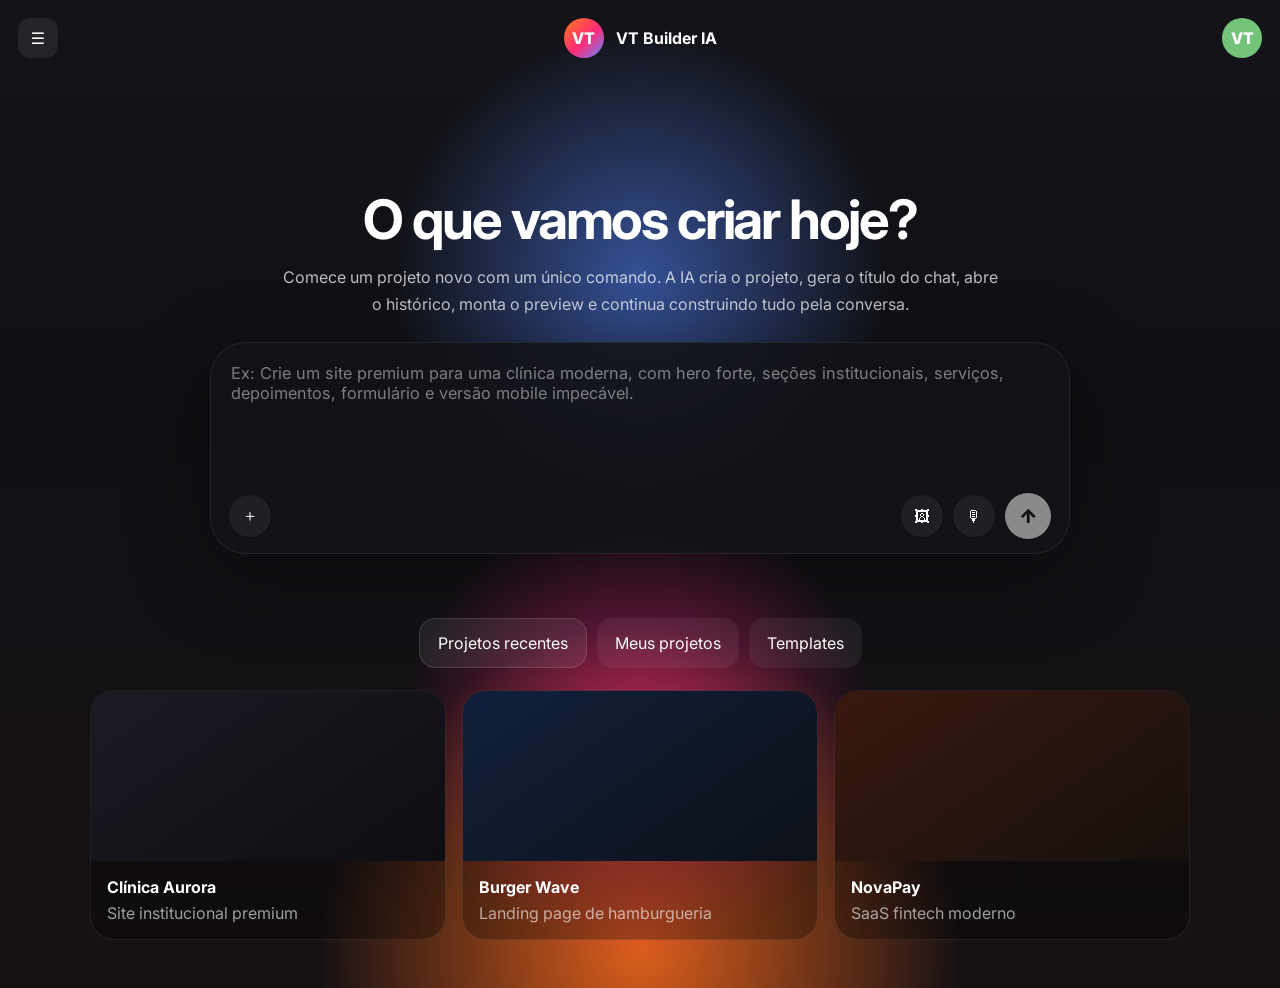
==== commit 0ecc6cbe: "Add files via upload" ====
--- a/index.html
+++ b/index.html
@@ -27,17 +27,13 @@
 
     <main class="dashboard-main">
       <section class="hero-stack">
-        <div class="glow glow-blue"></div>
-        <div class="glow glow-pink"></div>
-        <div class="glow glow-orange"></div>
-
         <div class="hero-copy">
           <h1>O que vamos criar hoje?</h1>
-          <p>Comece um projeto novo com um único comando. Depois disso, a IA abre um chat dedicado com histórico, preview do site e arquivos do projeto.</p>
+          <p>Comece um projeto novo com um único comando. A IA cria o projeto, gera o título do chat, abre o histórico, monta o preview e continua construindo tudo pela conversa.</p>
         </div>
 
         <div class="prompt-card">
-          <textarea id="projectPrompt" placeholder="Ex: Crie uma loja premium de streetwear preta e branca com cara de marca cara, catálogo forte, mobile impecável e checkout moderno."></textarea>
+          <textarea id="projectPrompt" placeholder="Ex: Crie um site premium para uma clínica moderna, com hero forte, seções institucionais, serviços, depoimentos, formulário e versão mobile impecável."></textarea>
 
           <div class="prompt-actions">
             <div class="prompt-left">
@@ -62,22 +58,22 @@
         <article class="project-card">
           <div class="project-preview dark"></div>
           <div class="project-info">
-            <strong>VT Imports</strong>
-            <span>Loja streetwear premium</span>
+            <strong>Clínica Aurora</strong>
+            <span>Site institucional premium</span>
           </div>
         </article>
         <article class="project-card">
           <div class="project-preview blue"></div>
           <div class="project-info">
-            <strong>Retro Match</strong>
-            <span>Camisas retrô e futebol</span>
+            <strong>Burger Wave</strong>
+            <span>Landing page de hamburgueria</span>
           </div>
         </article>
         <article class="project-card">
           <div class="project-preview orange"></div>
           <div class="project-info">
-            <strong>Shox Hub</strong>
-            <span>Sneakers / Nike Shox</span>
+            <strong>NovaPay</strong>
+            <span>SaaS fintech moderno</span>
           </div>
         </article>
       </section>
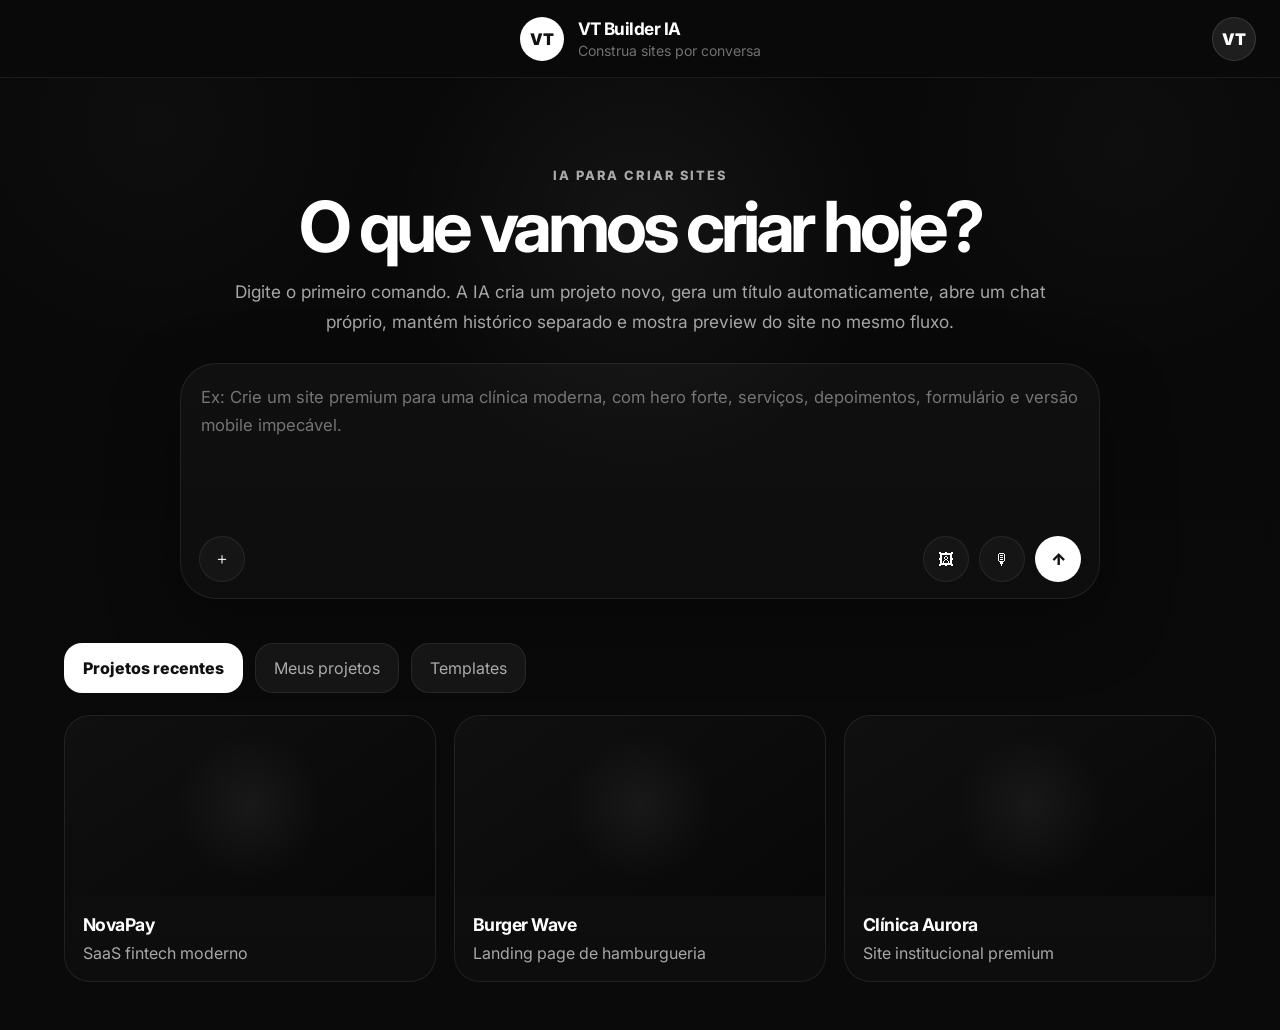
==== commit 56d14509: "Add files via upload" ====
--- a/index.html
+++ b/index.html
@@ -2,81 +2,77 @@
 <html lang="pt-BR">
 <head>
   <meta charset="UTF-8" />
-  <meta name="viewport" content="width=device-width, initial-scale=1.0" />
+  <meta name="viewport" content="width=device-width, initial-scale=1.0, viewport-fit=cover" />
   <title>VT Builder IA</title>
-  <meta name="theme-color" content="#0b0b10" />
+  <meta name="theme-color" content="#0a0a0a" />
   <link rel="preconnect" href="https://fonts.googleapis.com">
   <link rel="preconnect" href="https://fonts.gstatic.com" crossorigin>
   <link href="https://fonts.googleapis.com/css2?family=Inter:wght@400;500;600;700;800;900&display=swap" rel="stylesheet">
   <link rel="stylesheet" href="styles.css" />
 </head>
 <body class="dashboard-body">
-  <div class="dashboard-shell">
-    <header class="dashboard-topbar">
-      <div class="top-left">
-        <button class="icon-btn">☰</button>
+  <div class="app-shell">
+    <header class="topbar">
+      <div class="topbar-side">
+        <button class="icon-btn mobile-only" id="openDrawerBtn" aria-label="Abrir menu">☰</button>
       </div>
-      <div class="brand-center">
-        <div class="brand-dot">VT</div>
-        <strong>VT Builder IA</strong>
+
+      <div class="brand">
+        <div class="brand-badge">VT</div>
+        <div class="brand-copy">
+          <strong>VT Builder IA</strong>
+          <span>Construa sites por conversa</span>
+        </div>
       </div>
-      <div class="top-right">
+
+      <div class="topbar-side right">
         <div class="avatar">VT</div>
       </div>
     </header>
 
+    <aside class="mobile-drawer" id="mobileDrawer">
+      <div class="drawer-card">
+        <div class="drawer-head">
+          <strong>Projetos</strong>
+          <button class="icon-btn small" id="closeDrawerBtn" aria-label="Fechar menu">✕</button>
+        </div>
+        <div class="drawer-list" id="drawerProjectList"></div>
+      </div>
+    </aside>
+
     <main class="dashboard-main">
-      <section class="hero-stack">
+      <section class="hero">
         <div class="hero-copy">
+          <p class="eyebrow">IA para criar sites</p>
           <h1>O que vamos criar hoje?</h1>
-          <p>Comece um projeto novo com um único comando. A IA cria o projeto, gera o título do chat, abre o histórico, monta o preview e continua construindo tudo pela conversa.</p>
+          <p class="hero-text">
+            Digite o primeiro comando. A IA cria um projeto novo, gera um título automaticamente, abre um chat próprio,
+            mantém histórico separado e mostra preview do site no mesmo fluxo.
+          </p>
         </div>
 
-        <div class="prompt-card">
-          <textarea id="projectPrompt" placeholder="Ex: Crie um site premium para uma clínica moderna, com hero forte, seções institucionais, serviços, depoimentos, formulário e versão mobile impecável."></textarea>
+        <section class="prompt-panel" aria-label="Criar novo projeto">
+          <textarea id="projectPrompt" placeholder="Ex: Crie um site premium para uma clínica moderna, com hero forte, serviços, depoimentos, formulário e versão mobile impecável."></textarea>
 
-          <div class="prompt-actions">
-            <div class="prompt-left">
-              <button class="mini-circle">＋</button>
-            </div>
-            <div class="prompt-right">
-              <button class="ghost-icon">🖼</button>
-              <button class="ghost-icon">🎙</button>
-              <button class="send-btn" id="createProjectBtn">↑</button>
+          <div class="prompt-toolbar">
+            <button class="circle-btn subtle" aria-label="Adicionar anexo">＋</button>
+
+            <div class="prompt-actions">
+              <button class="circle-btn subtle" aria-label="Imagem">🖼</button>
+              <button class="circle-btn subtle" aria-label="Voz">🎙</button>
+              <button class="circle-btn send" id="createProjectBtn" aria-label="Criar projeto">↑</button>
             </div>
           </div>
-        </div>
+        </section>
       </section>
 
-      <section class="dashboard-tabs">
-        <button class="tab active">Projetos recentes</button>
-        <button class="tab">Meus projetos</button>
-        <button class="tab">Templates</button>
+      <section class="tab-row">
+        <button class="tab is-active" type="button">Projetos recentes</button>
+        <button class="tab" type="button">Meus projetos</button>
+        <button class="tab" type="button">Templates</button>
       </section>
 
-      <section class="project-grid">
-        <article class="project-card">
-          <div class="project-preview dark"></div>
-          <div class="project-info">
-            <strong>Clínica Aurora</strong>
-            <span>Site institucional premium</span>
-          </div>
-        </article>
-        <article class="project-card">
-          <div class="project-preview blue"></div>
-          <div class="project-info">
-            <strong>Burger Wave</strong>
-            <span>Landing page de hamburgueria</span>
-          </div>
-        </article>
-        <article class="project-card">
-          <div class="project-preview orange"></div>
-          <div class="project-info">
-            <strong>NovaPay</strong>
-            <span>SaaS fintech moderno</span>
-          </div>
-        </article>
-      </section>
+      <section class="projects-grid" id="projectGrid"></section>
     </main>
   </div>
 
--- a/styles.css
+++ b/styles.css
@@ -1,212 +1,623 @@
-*{box-sizing:border-box}html,body{margin:0;padding:0}body{
-  font-family:'Inter',system-ui,-apple-system,sans-serif;
-  background:#0b0b10;color:#fff
+
+:root{
+  --bg:#0a0a0a;
+  --bg-soft:#101010;
+  --panel:#111111;
+  --panel-2:#151515;
+  --panel-3:#1b1b1b;
+  --line:rgba(255,255,255,.08);
+  --line-strong:rgba(255,255,255,.12);
+  --text:#ffffff;
+  --muted:rgba(255,255,255,.64);
+  --muted-2:rgba(255,255,255,.42);
+  --shadow:0 24px 70px rgba(0,0,0,.35);
+  --radius-xl:28px;
+  --radius-lg:22px;
+  --radius-md:16px;
+}
+*{box-sizing:border-box}
+html,body{margin:0;padding:0}
+html{background:var(--bg)}
+body{
+  font-family:'Inter',system-ui,-apple-system,BlinkMacSystemFont,'Segoe UI',sans-serif;
+  background:
+    radial-gradient(circle at 50% 22%, rgba(255,255,255,.045), transparent 24%),
+    radial-gradient(circle at 12% 12%, rgba(255,255,255,.018), transparent 16%),
+    radial-gradient(circle at 88% 14%, rgba(255,255,255,.018), transparent 16%),
+    linear-gradient(180deg, #090909 0%, #0a0a0a 100%);
+  color:var(--text);
 }
 button,textarea{font:inherit}
 a{text-decoration:none;color:inherit}
-.dashboard-body{
+.dashboard-body,.chat-body{min-height:100vh}
+.app-shell{min-height:100vh}
+.topbar{
+  height:78px;
+  display:flex;
+  align-items:center;
+  justify-content:space-between;
+  padding:0 24px;
+  border-bottom:1px solid var(--line);
+  position:sticky;
+  top:0;
+  backdrop-filter:blur(12px);
+  background:rgba(10,10,10,.86);
+  z-index:50;
+}
+.topbar-side{
+  min-width:60px;
+  display:flex;
+  align-items:center;
+}
+.topbar-side.right{justify-content:flex-end}
+.brand{
+  display:flex;
+  align-items:center;
+  gap:14px;
+}
+.brand-badge,.avatar{
+  width:44px;
+  height:44px;
+  border-radius:50%;
+  display:grid;
+  place-items:center;
+  font-weight:900;
+}
+.brand-badge{
+  background:#fff;
+  color:#111;
+}
+.avatar{
+  background:#1e1e1e;
+  border:1px solid var(--line-strong);
+}
+.brand-copy{
+  display:flex;
+  flex-direction:column;
+  gap:3px;
+}
+.brand-copy strong{
+  font-size:1.08rem;
+  letter-spacing:-.03em;
+}
+.brand-copy span{
+  color:var(--muted-2);
+  font-size:.88rem;
+}
+.icon-btn,.circle-btn,.tab,.pill-btn,.mode-btn,.new-project-btn,.file-list button,.project-list button{
+  border:none;
+  cursor:pointer;
+}
+.icon-btn{
+  width:46px;
+  height:46px;
+  border-radius:14px;
+  background:var(--panel-2);
+  color:#fff;
+  border:1px solid var(--line);
+}
+.icon-btn.small{
+  width:38px;
+  height:38px;
+  border-radius:12px;
+}
+.mobile-only{display:none}
+.dashboard-main{
+  width:min(1200px,100%);
+  margin:0 auto;
+  padding:56px 24px 48px;
+}
+.hero{
+  display:flex;
+  flex-direction:column;
+  align-items:center;
+  text-align:center;
+  gap:26px;
+  padding:34px 0 10px;
+}
+.eyebrow{
+  margin:0 0 10px;
+  color:var(--muted);
+  text-transform:uppercase;
+  letter-spacing:.16em;
+  font-size:.8rem;
+  font-weight:800;
+}
+.hero-copy h1{
+  margin:0;
+  font-size:clamp(2.4rem,6vw,4.4rem);
+  line-height:.96;
+  letter-spacing:-.06em;
+}
+.hero-text{
+  margin:16px auto 0;
+  max-width:840px;
+  color:var(--muted);
+  font-size:1.08rem;
+  line-height:1.75;
+}
+.prompt-panel{
+  width:min(920px,100%);
+  background:linear-gradient(180deg, rgba(255,255,255,.03), rgba(255,255,255,.02));
+  border:1px solid var(--line);
+  border-radius:36px;
+  padding:18px 18px 16px;
+  box-shadow:var(--shadow);
+}
+.prompt-panel textarea{
+  width:100%;
+  min-height:150px;
+  background:transparent;
+  border:none;
+  outline:none;
+  resize:none;
+  color:var(--text);
+  font-size:1.04rem;
+  line-height:1.65;
+}
+.prompt-panel textarea::placeholder,
+.composer textarea::placeholder{
+  color:var(--muted-2);
+}
+.prompt-toolbar,.composer-actions{
+  display:flex;
+  align-items:center;
+  justify-content:space-between;
+  gap:14px;
+}
+.prompt-actions,.composer-left,.preview-modes,.chat-topbar-actions{
+  display:flex;
+  align-items:center;
+  gap:10px;
+}
+.circle-btn{
+  width:46px;
+  height:46px;
+  border-radius:50%;
+  display:grid;
+  place-items:center;
+}
+.circle-btn.subtle{
+  background:var(--panel-2);
+  color:#fff;
+  border:1px solid var(--line);
+}
+.circle-btn.send{
+  background:#fff;
+  color:#111;
+  font-weight:900;
+}
+.tab-row{
+  margin-top:34px;
+  display:flex;
+  gap:12px;
+  flex-wrap:wrap;
+}
+.tab{
+  padding:14px 18px;
+  border-radius:18px;
+  background:var(--panel-2);
+  color:var(--muted);
+  border:1px solid var(--line);
+}
+.tab.is-active{
+  color:#111;
+  background:#fff;
+  font-weight:800;
+}
+.projects-grid{
+  margin-top:22px;
+  display:grid;
+  grid-template-columns:repeat(3, minmax(0, 1fr));
+  gap:18px;
+}
+.project-card{
+  background:linear-gradient(180deg, rgba(255,255,255,.03), rgba(255,255,255,.015));
+  border:1px solid var(--line);
+  border-radius:26px;
+  overflow:hidden;
+  cursor:pointer;
+  transition:transform .18s ease, border-color .18s ease;
+}
+.project-card:hover{
+  transform:translateY(-2px);
+  border-color:var(--line-strong);
+}
+.project-preview{
+  height:180px;
+  background:
+    radial-gradient(circle at 50% 50%, rgba(255,255,255,.05), transparent 36%),
+    linear-gradient(145deg, #101010, #080808);
+}
+.project-info{
+  padding:18px;
+}
+.project-info strong{
+  display:block;
+  font-size:1.1rem;
+  letter-spacing:-.03em;
+}
+.project-info span{
+  display:block;
+  margin-top:8px;
+  color:var(--muted);
+}
+.mobile-drawer{
+  position:fixed;
+  inset:0;
+  background:rgba(0,0,0,.56);
+  opacity:0;
+  pointer-events:none;
+  transition:opacity .2s ease;
+  z-index:70;
+}
+.mobile-drawer.is-open{
+  opacity:1;
+  pointer-events:auto;
+}
+.drawer-card{
+  width:min(360px, 92vw);
+  height:100%;
+  background:#0d0d0d;
+  border-right:1px solid var(--line);
+  padding:18px;
+}
+.drawer-head{
+  display:flex;
+  align-items:center;
+  justify-content:space-between;
+}
+.drawer-list{
+  margin-top:18px;
+  display:grid;
+  gap:10px;
+}
+.drawer-list button{
+  padding:14px 16px;
+  border:none;
+  border-radius:16px;
+  text-align:left;
+  background:var(--panel-2);
+  color:#fff;
+  border:1px solid var(--line);
+}
+.chat-layout{
   min-height:100vh;
-  background:
-    radial-gradient(circle at 50% 28%, rgba(82,132,255,.55), transparent 26%),
-    radial-gradient(circle at 50% 74%, rgba(255,35,131,.55), transparent 24%),
-    radial-gradient(circle at 50% 96%, rgba(255,108,29,.85), transparent 28%),
-    linear-gradient(180deg,#131318 0%,#101014 42%,#171114 100%);
-}
-.dashboard-shell{min-height:100vh}
-.dashboard-topbar{
-  height:76px;display:flex;align-items:center;justify-content:space-between;
-  padding:0 18px
-}
-.brand-center{display:flex;align-items:center;gap:12px}
-.brand-dot,.avatar{
-  width:40px;height:40px;border-radius:50%;display:grid;place-items:center;font-weight:800
-}
-.brand-dot{
-  background:linear-gradient(135deg,#ff7a18,#ff2a7a 55%,#5f8bff)
-}
-.avatar{background:#74c37a;color:#fff}
-.icon-btn,.mini-circle,.ghost-icon,.send-btn,.tab,.mode,.top-action,.rail-project,.rail-item,.new-chat,.files-list button{
-  border:none;cursor:pointer
-}
-.icon-btn{
-  width:40px;height:40px;border-radius:12px;background:rgba(255,255,255,.07);color:#fff
-}
-.dashboard-main{
-  display:flex;flex-direction:column;align-items:center;padding:40px 18px 48px
-}
-.hero-stack{
-  width:min(900px,100%);display:flex;flex-direction:column;align-items:center;text-align:center;
-  padding-top:70px;padding-bottom:30px;position:relative
-}
-.hero-copy h1{font-size:clamp(2.2rem,5vw,3.4rem);margin:0 0 12px;letter-spacing:-.04em}
-.hero-copy p{max-width:720px;color:rgba(255,255,255,.72);line-height:1.7;margin:0 0 24px}
-.prompt-card{
-  width:min(860px,100%);
-  background:rgba(19,19,23,.88);
-  border:1px solid rgba(255,255,255,.08);
-  border-radius:36px;
-  padding:18px 18px 14px;
-  box-shadow:0 24px 80px rgba(0,0,0,.35)
-}
-.prompt-card textarea{
-  width:100%;min-height:120px;background:transparent;border:none;outline:none;color:#fff;resize:none;
-  font-size:1.02rem
-}
-.prompt-card textarea::placeholder{color:rgba(255,255,255,.45)}
-.prompt-actions{display:flex;align-items:center;justify-content:space-between;margin-top:8px}
-.prompt-right,.prompt-left{display:flex;gap:10px;align-items:center}
-.mini-circle,.ghost-icon{
-  width:42px;height:42px;border-radius:50%;background:rgba(255,255,255,.06);color:#fff
-}
-.send-btn{
-  width:46px;height:46px;border-radius:50%;background:#8a8a8a;color:#111;font-size:1.2rem;font-weight:900
-}
-.dashboard-tabs{
-  margin-top:34px;display:flex;gap:10px;flex-wrap:wrap;justify-content:center
-}
-.tab{
-  padding:14px 18px;border-radius:16px;background:rgba(0,0,0,.3);color:#ddd
-}
-.tab.active{background:rgba(255,255,255,.08);color:#fff;border:1px solid rgba(255,255,255,.12)}
-.project-grid{
-  width:min(1100px,100%);
-  margin-top:22px;display:grid;grid-template-columns:repeat(3,1fr);gap:16px
-}
-.project-card{
-  background:rgba(0,0,0,.28);border:1px solid rgba(255,255,255,.08);border-radius:24px;overflow:hidden
-}
-.project-preview{height:170px}
-.project-preview.dark{background:linear-gradient(145deg,#1b1b24,#0d0d12)}
-.project-preview.blue{background:linear-gradient(145deg,#10203b,#0d1118)}
-.project-preview.orange{background:linear-gradient(145deg,#3a190f,#16100d)}
-.project-info{padding:16px}
-.project-info strong{display:block}
-.project-info span{display:block;margin-top:6px;color:rgba(255,255,255,.6)}
-.chat-body{height:100vh;overflow:hidden;background:#0b0b10}
-.chat-app{
-  height:100vh;display:grid;grid-template-columns:260px 1fr 430px;gap:0
-}
-.left-rail,.center-chat,.right-preview{
-  border-right:1px solid rgba(255,255,255,.07)
-}
-.left-rail{
-  background:#0e0e14;padding:16px;display:flex;flex-direction:column;gap:20px
-}
-.rail-top{display:flex;align-items:center;justify-content:space-between;gap:10px}
-.back-link,.new-chat{
-  background:rgba(255,255,255,.06);border-radius:14px;padding:10px 14px
-}
-.rail-section{display:flex;flex-direction:column;gap:10px}
-.rail-label{
-  font-size:.8rem;text-transform:uppercase;letter-spacing:.09em;color:rgba(255,255,255,.46);font-weight:800
-}
-.rail-project,.rail-item{
-  text-align:left;padding:12px 14px;border-radius:16px;background:rgba(255,255,255,.04);color:#fff
-}
-.rail-project.active{background:#fff;color:#111;font-weight:700}
-.center-chat{
-  display:grid;grid-template-rows:auto 1fr auto;background:#0b0b10
-}
-.chat-header{
-  padding:18px 22px;border-bottom:1px solid rgba(255,255,255,.07);display:flex;justify-content:space-between;gap:16px;align-items:center
-}
-.chat-header small{color:rgba(255,255,255,.46)}
-.chat-header h1{margin:6px 0 0;font-size:1.45rem;letter-spacing:-.03em}
-.chat-header-actions{display:flex;gap:10px;flex-wrap:wrap}
-.top-action{
-  padding:10px 14px;border-radius:14px;background:rgba(255,255,255,.06);color:#fff
-}
-.top-action.primary{background:#fff;color:#111;font-weight:800}
-.chat-history{
-  padding:22px;overflow:auto;display:flex;flex-direction:column;gap:14px
+  display:grid;
+  grid-template-columns:280px 1fr 420px;
+}
+.sidebar,.chat-main,.preview-panel{
+  min-width:0;
+}
+.sidebar{
+  border-right:1px solid var(--line);
+  background:#0d0d0d;
+  padding:16px;
+  display:flex;
+  flex-direction:column;
+  gap:22px;
+}
+.sidebar-head{
+  display:flex;
+  align-items:center;
+  gap:10px;
+}
+.sidebar-back,.new-project-btn{
+  background:var(--panel-2);
+  border:1px solid var(--line);
+  border-radius:14px;
+  padding:11px 14px;
+}
+.new-project-btn{
+  flex:1;
+  color:#fff;
+}
+.sidebar-section{
+  display:flex;
+  flex-direction:column;
+  gap:10px;
+}
+.section-label{
+  color:var(--muted-2);
+  text-transform:uppercase;
+  letter-spacing:.16em;
+  font-size:.78rem;
+  font-weight:800;
+}
+.project-list,.file-list{
+  display:grid;
+  gap:8px;
+}
+.project-list button,.file-list button{
+  text-align:left;
+  padding:13px 14px;
+  border-radius:15px;
+  background:var(--panel-2);
+  color:#fff;
+  border:1px solid var(--line);
+}
+.project-list button.is-active{
+  background:#fff;
+  color:#111;
+  font-weight:800;
+}
+.chat-main{
+  display:grid;
+  grid-template-rows:auto 1fr;
+  min-height:100vh;
+}
+.chat-topbar{
+  padding:18px 22px;
+  border-bottom:1px solid var(--line);
+  display:flex;
+  align-items:center;
+  justify-content:space-between;
+  gap:16px;
+  position:sticky;
+  top:0;
+  backdrop-filter:blur(12px);
+  background:rgba(10,10,10,.86);
+  z-index:30;
+}
+.chat-topbar-left{
+  display:flex;
+  align-items:center;
+  gap:14px;
+}
+.chat-topbar small{
+  color:var(--muted-2);
+}
+.chat-topbar h1{
+  margin:4px 0 0;
+  font-size:1.6rem;
+  letter-spacing:-.04em;
+}
+.pill-btn{
+  padding:12px 16px;
+  border-radius:15px;
+  background:var(--panel-2);
+  color:#fff;
+  border:1px solid var(--line);
+}
+.pill-btn.primary{
+  background:#fff;
+  color:#111;
+  font-weight:900;
+}
+.chat-content{
+  display:grid;
+  grid-template-rows:1fr auto;
+  min-height:0;
+}
+.conversation{
+  padding:22px 22px 10px;
+  overflow:auto;
+  display:flex;
+  flex-direction:column;
+  gap:14px;
 }
 .msg{
-  max-width:760px;padding:14px 16px;border-radius:18px;background:rgba(255,255,255,.04);
-  border:1px solid rgba(255,255,255,.08)
-}
-.msg.user{align-self:flex-end;background:rgba(120,120,120,.11)}
-.msg.system{background:rgba(92,129,255,.09)}
-.msg small{display:block;color:rgba(255,255,255,.5);margin-bottom:8px}
-.msg p{margin:0;line-height:1.7}
+  max-width:760px;
+  padding:16px 18px;
+  border-radius:22px;
+  background:var(--panel-2);
+  border:1px solid var(--line);
+  line-height:1.72;
+}
+.msg.user{
+  align-self:flex-end;
+  background:#141414;
+}
+.msg.system{
+  background:#101010;
+  border-color:rgba(255,255,255,.12);
+}
+.msg small{
+  display:block;
+  color:var(--muted-2);
+  margin-bottom:8px;
+}
+.msg p{
+  margin:0;
+  white-space:pre-wrap;
+}
+.composer-wrap{
+  border-top:1px solid var(--line);
+  padding:16px 18px 22px;
+  background:#0d0d0d;
+}
 .composer{
-  border-top:1px solid rgba(255,255,255,.07);padding:16px 18px;background:#0d0d12
+  background:linear-gradient(180deg, rgba(255,255,255,.03), rgba(255,255,255,.02));
+  border:1px solid var(--line);
+  border-radius:28px;
+  padding:14px;
 }
 .composer textarea{
-  width:100%;min-height:110px;border:none;outline:none;resize:none;background:rgba(255,255,255,.04);
-  color:#fff;padding:16px;border-radius:22px
-}
-.composer-bottom{
-  margin-top:12px;display:flex;justify-content:space-between;align-items:center
-}
-.composer-tools{display:flex;gap:10px}
-.right-preview{
-  background:#0d0d12;padding:16px;display:grid;grid-template-rows:auto 1fr auto;gap:14px
-}
-.preview-topbar{
-  display:flex;justify-content:space-between;align-items:center;gap:10px
-}
-.preview-modes{display:flex;gap:8px}
-.mode,.tab,.top-action,.new-chat,.back-link,.files-list button{
-  background:rgba(255,255,255,.06);color:#fff
-}
-.mode{
-  padding:10px 12px;border-radius:14px
-}
-.mode.active{background:#fff;color:#111;font-weight:800}
-.preview-canvas{
-  border-radius:26px;background:linear-gradient(180deg,rgba(255,255,255,.05),rgba(255,255,255,.02));
-  border:1px solid rgba(255,255,255,.08);padding:12px;overflow:auto
-}
-.browser-bar{
-  height:34px;display:flex;gap:8px;align-items:center;padding:0 12px;border-radius:16px;
-  background:rgba(255,255,255,.04);border:1px solid rgba(255,255,255,.06)
-}
-.browser-bar span{
-  width:10px;height:10px;border-radius:50%;background:rgba(255,255,255,.22)
-}
-.site-preview{
-  margin-top:12px;border-radius:22px;background:#09090d;border:1px solid rgba(255,255,255,.06);padding:14px
-}
-.preview-header{
-  height:56px;border-radius:18px;background:rgba(255,255,255,.05);display:flex;justify-content:space-between;align-items:center;padding:0 14px
-}
-.preview-logo{width:120px;height:18px;border-radius:999px;background:rgba(255,255,255,.17)}
-.preview-nav{width:180px;height:16px;border-radius:999px;background:rgba(255,255,255,.09)}
-.preview-hero{
-  margin-top:14px;display:grid;grid-template-columns:1fr .92fr;gap:12px
-}
-.hero-copy-card,.hero-visual-card,.preview-products div,.preview-strip,.files-box{
-  border:1px solid rgba(255,255,255,.06);border-radius:22px;background:linear-gradient(180deg,rgba(255,255,255,.06),rgba(255,255,255,.02))
-}
-.hero-copy-card{padding:18px}
-.hero-copy-card h2{font-size:1.7rem;line-height:1.02;letter-spacing:-.03em;margin:10px 0}
-.hero-copy-card p{margin:0;color:rgba(255,255,255,.6);line-height:1.65}
-.tiny-kicker{
-  display:inline-block;padding:6px 10px;border-radius:999px;background:rgba(255,255,255,.08)
-}
-.hero-visual-card{min-height:230px}
-.hero-buttons{display:flex;gap:10px;margin-top:18px}
-.hero-buttons span{
-  display:block;height:42px;border-radius:14px;background:rgba(255,255,255,.1);width:120px
-}
-.preview-products{
-  margin-top:12px;display:grid;grid-template-columns:repeat(3,1fr);gap:12px
-}
-.preview-products div{height:170px}
-.preview-strip{height:120px;margin-top:12px}
-.files-box{
-  padding:14px
-}
-.files-head{margin-bottom:10px}
-.files-list{display:grid;gap:8px}
-.files-list button{
-  padding:12px 14px;border-radius:14px;text-align:left
-}
-@media (max-width:1200px){
-  .chat-app{grid-template-columns:220px 1fr 360px}
-}
-@media (max-width:980px){
-  .project-grid{grid-template-columns:1fr}
-  .chat-app{grid-template-columns:1fr}
-  .left-rail,.right-preview{display:none}
-}
+  width:100%;
+  min-height:116px;
+  border:none;
+  outline:none;
+  resize:none;
+  background:transparent;
+  color:#fff;
+  line-height:1.65;
+}
+.preview-panel{
+  border-left:1px solid var(--line);
+  background:#0d0d0d;
+  padding:16px;
+  display:grid;
+  grid-template-rows:auto 1fr;
+  gap:14px;
+}
+.preview-head{
+  display:flex;
+  align-items:center;
+  justify-content:space-between;
+  gap:12px;
+}
+.mode-btn{
+  padding:10px 12px;
+  border-radius:14px;
+  background:var(--panel-2);
+  color:#fff;
+  border:1px solid var(--line);
+}
+.mode-btn.is-active{
+  background:#fff;
+  color:#111;
+  font-weight:800;
+}
+.browser-frame{
+  background:linear-gradient(180deg, rgba(255,255,255,.03), rgba(255,255,255,.01));
+  border:1px solid var(--line);
+  border-radius:24px;
+  padding:12px;
+  overflow:auto;
+}
+.browser-dots{
+  height:34px;
+  border:1px solid var(--line);
+  background:#121212;
+  border-radius:16px;
+  display:flex;
+  align-items:center;
+  gap:8px;
+  padding:0 12px;
+}
+.browser-dots span{
+  width:10px;
+  height:10px;
+  border-radius:50%;
+  background:rgba(255,255,255,.18);
+}
+.site-canvas{
+  margin-top:12px;
+  border-radius:20px;
+  border:1px solid var(--line);
+  background:#090909;
+  padding:14px;
+}
+.site-header{
+  height:58px;
+  border-radius:16px;
+  background:#111;
+  display:flex;
+  align-items:center;
+  justify-content:space-between;
+  padding:0 14px;
+  border:1px solid var(--line);
+}
+.site-logo{
+  width:120px;
+  height:18px;
+  border-radius:999px;
+  background:rgba(255,255,255,.15);
+}
+.site-nav{
+  width:170px;
+  height:16px;
+  border-radius:999px;
+  background:rgba(255,255,255,.08);
+}
+.site-hero{
+  margin-top:12px;
+  display:grid;
+  grid-template-columns:1fr .92fr;
+  gap:12px;
+}
+.site-copy-card,.site-visual-card,.site-grid div,.site-strip{
+  border-radius:20px;
+  border:1px solid var(--line);
+  background:linear-gradient(180deg, rgba(255,255,255,.04), rgba(255,255,255,.015));
+}
+.site-copy-card{
+  padding:18px;
+}
+.site-chip{
+  display:inline-flex;
+  padding:6px 10px;
+  border-radius:999px;
+  background:rgba(255,255,255,.08);
+  font-size:.82rem;
+}
+.site-copy-card h2{
+  margin:12px 0 10px;
+  font-size:1.7rem;
+  line-height:1.02;
+  letter-spacing:-.04em;
+}
+.site-copy-card p{
+  margin:0;
+  color:var(--muted);
+  line-height:1.65;
+}
+.site-buttons{
+  margin-top:18px;
+  display:flex;
+  gap:10px;
+}
+.site-buttons span{
+  width:120px;
+  height:42px;
+  border-radius:14px;
+  background:rgba(255,255,255,.09);
+}
+.site-visual-card{
+  min-height:230px;
+}
+.site-grid{
+  margin-top:12px;
+  display:grid;
+  grid-template-columns:repeat(3, 1fr);
+  gap:12px;
+}
+.site-grid div{
+  height:170px;
+}
+.site-strip{
+  margin-top:12px;
+  height:120px;
+}
+@media (max-width:1100px){
+  .chat-layout{
+    grid-template-columns:1fr;
+  }
+  .sidebar,.preview-panel{
+    display:none;
+  }
+  .mobile-only{
+    display:grid;
+  }
+  .dashboard-main{
+    padding:34px 16px 34px;
+  }
+  .topbar{
+    padding:0 14px;
+  }
+  .hero{
+    padding-top:18px;
+  }
+  .hero-copy h1{
+    font-size:clamp(2.2rem, 12vw, 3.3rem);
+  }
+  .projects-grid{
+    grid-template-columns:1fr;
+  }
+  .chat-topbar{
+    padding:14px 14px;
+    align-items:flex-start;
+    flex-direction:column;
+  }
+  .chat-topbar-actions{
+    width:100%;
+    overflow:auto;
+    padding-bottom:2px;
+  }
+  .conversation{
+    padding:16px 14px 8px;
+  }
+  .composer-wrap{
+    padding:12px 12px 18px;
+  }
+}
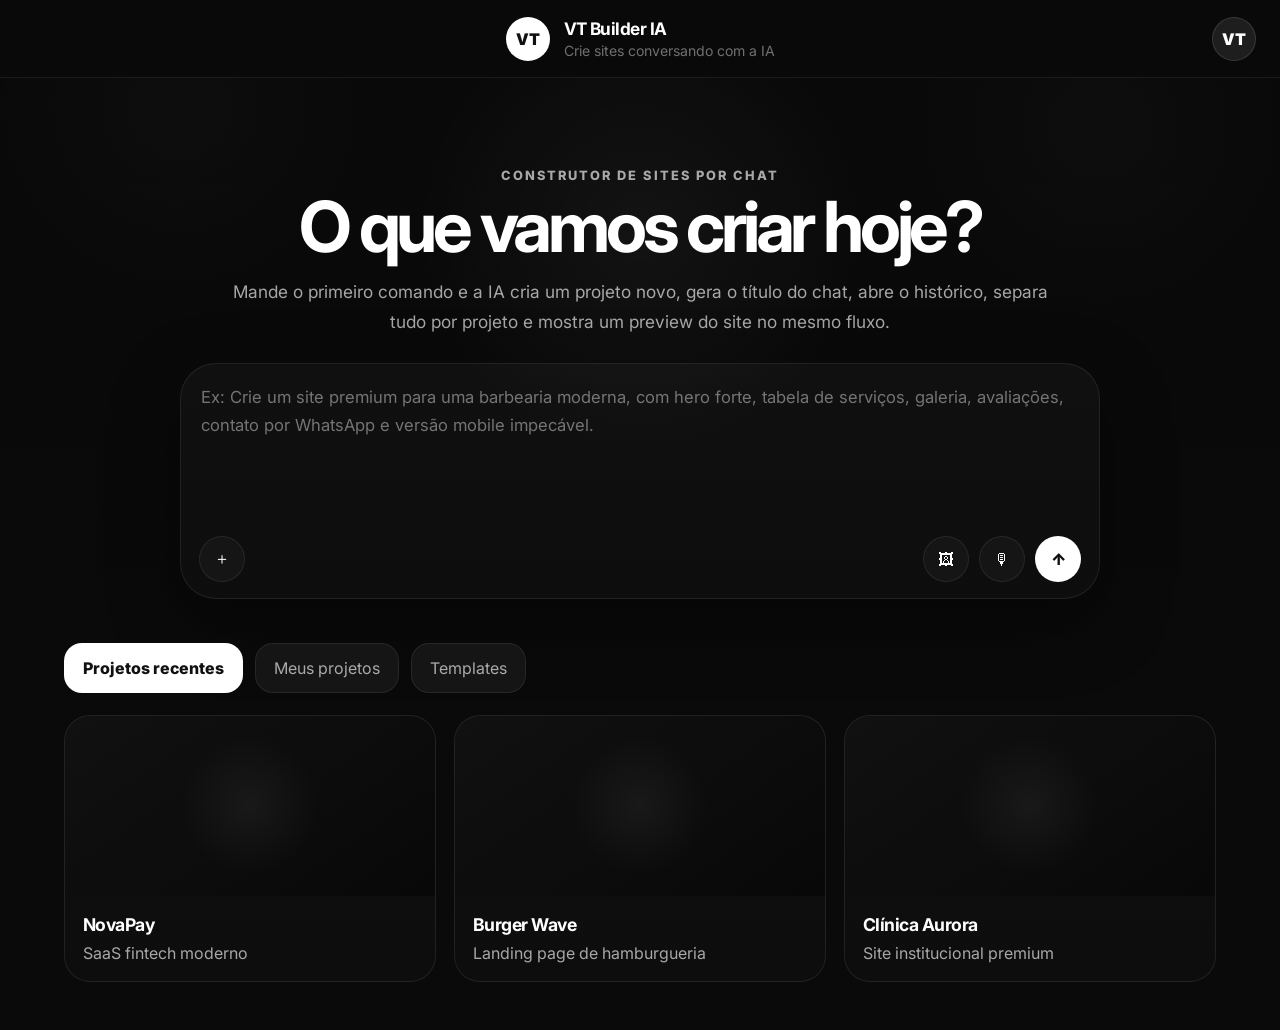
==== commit c31d19ad: "Add files via upload" ====
--- a/index.html
+++ b/index.html
@@ -21,7 +21,7 @@
         <div class="brand-badge">VT</div>
         <div class="brand-copy">
           <strong>VT Builder IA</strong>
-          <span>Construa sites por conversa</span>
+          <span>Crie sites conversando com a IA</span>
         </div>
       </div>
 
@@ -43,24 +43,24 @@
     <main class="dashboard-main">
       <section class="hero">
         <div class="hero-copy">
-          <p class="eyebrow">IA para criar sites</p>
+          <p class="eyebrow">Construtor de sites por chat</p>
           <h1>O que vamos criar hoje?</h1>
           <p class="hero-text">
-            Digite o primeiro comando. A IA cria um projeto novo, gera um título automaticamente, abre um chat próprio,
-            mantém histórico separado e mostra preview do site no mesmo fluxo.
+            Mande o primeiro comando e a IA cria um projeto novo, gera o título do chat, abre o histórico,
+            separa tudo por projeto e mostra um preview do site no mesmo fluxo.
           </p>
         </div>
 
         <section class="prompt-panel" aria-label="Criar novo projeto">
-          <textarea id="projectPrompt" placeholder="Ex: Crie um site premium para uma clínica moderna, com hero forte, serviços, depoimentos, formulário e versão mobile impecável."></textarea>
+          <textarea id="projectPrompt" placeholder="Ex: Crie um site premium para uma barbearia moderna, com hero forte, tabela de serviços, galeria, avaliações, contato por WhatsApp e versão mobile impecável."></textarea>
 
           <div class="prompt-toolbar">
-            <button class="circle-btn subtle" aria-label="Adicionar anexo">＋</button>
+            <button class="circle-btn subtle" type="button" aria-label="Adicionar anexo">＋</button>
 
             <div class="prompt-actions">
-              <button class="circle-btn subtle" aria-label="Imagem">🖼</button>
-              <button class="circle-btn subtle" aria-label="Voz">🎙</button>
-              <button class="circle-btn send" id="createProjectBtn" aria-label="Criar projeto">↑</button>
+              <button class="circle-btn subtle" type="button" aria-label="Imagem">🖼</button>
+              <button class="circle-btn subtle" type="button" aria-label="Voz">🎙</button>
+              <button class="circle-btn send" type="button" id="createProjectBtn" aria-label="Criar projeto">↑</button>
             </div>
           </div>
         </section>
--- a/styles.css
+++ b/styles.css
@@ -11,9 +11,6 @@
   --muted:rgba(255,255,255,.64);
   --muted-2:rgba(255,255,255,.42);
   --shadow:0 24px 70px rgba(0,0,0,.35);
-  --radius-xl:28px;
-  --radius-lg:22px;
-  --radius-md:16px;
 }
 *{box-sizing:border-box}
 html,body{margin:0;padding:0}
@@ -21,10 +18,10 @@
 body{
   font-family:'Inter',system-ui,-apple-system,BlinkMacSystemFont,'Segoe UI',sans-serif;
   background:
-    radial-gradient(circle at 50% 22%, rgba(255,255,255,.045), transparent 24%),
-    radial-gradient(circle at 12% 12%, rgba(255,255,255,.018), transparent 16%),
-    radial-gradient(circle at 88% 14%, rgba(255,255,255,.018), transparent 16%),
-    linear-gradient(180deg, #090909 0%, #0a0a0a 100%);
+    radial-gradient(circle at 50% 22%, rgba(255,255,255,.04), transparent 22%),
+    radial-gradient(circle at 14% 10%, rgba(255,255,255,.015), transparent 14%),
+    radial-gradient(circle at 86% 12%, rgba(255,255,255,.015), transparent 14%),
+    linear-gradient(180deg,#090909 0%,#0a0a0a 100%);
   color:var(--text);
 }
 button,textarea{font:inherit}
@@ -32,592 +29,199 @@
 .dashboard-body,.chat-body{min-height:100vh}
 .app-shell{min-height:100vh}
 .topbar{
-  height:78px;
-  display:flex;
-  align-items:center;
-  justify-content:space-between;
-  padding:0 24px;
-  border-bottom:1px solid var(--line);
-  position:sticky;
-  top:0;
-  backdrop-filter:blur(12px);
-  background:rgba(10,10,10,.86);
-  z-index:50;
-}
-.topbar-side{
-  min-width:60px;
-  display:flex;
-  align-items:center;
-}
+  height:78px;display:flex;align-items:center;justify-content:space-between;
+  padding:0 24px;border-bottom:1px solid var(--line);position:sticky;top:0;
+  backdrop-filter:blur(12px);background:rgba(10,10,10,.88);z-index:50;
+}
+.topbar-side{min-width:60px;display:flex;align-items:center}
 .topbar-side.right{justify-content:flex-end}
-.brand{
-  display:flex;
-  align-items:center;
-  gap:14px;
-}
+.brand{display:flex;align-items:center;gap:14px}
 .brand-badge,.avatar{
-  width:44px;
-  height:44px;
-  border-radius:50%;
-  display:grid;
-  place-items:center;
-  font-weight:900;
-}
-.brand-badge{
-  background:#fff;
-  color:#111;
-}
-.avatar{
-  background:#1e1e1e;
-  border:1px solid var(--line-strong);
-}
-.brand-copy{
-  display:flex;
-  flex-direction:column;
-  gap:3px;
-}
-.brand-copy strong{
-  font-size:1.08rem;
-  letter-spacing:-.03em;
-}
-.brand-copy span{
-  color:var(--muted-2);
-  font-size:.88rem;
-}
+  width:44px;height:44px;border-radius:50%;display:grid;place-items:center;font-weight:900
+}
+.brand-badge{background:#fff;color:#111}
+.avatar{background:#1e1e1e;border:1px solid var(--line-strong)}
+.brand-copy{display:flex;flex-direction:column;gap:3px}
+.brand-copy strong{font-size:1.08rem;letter-spacing:-.03em}
+.brand-copy span{color:var(--muted-2);font-size:.88rem}
 .icon-btn,.circle-btn,.tab,.pill-btn,.mode-btn,.new-project-btn,.file-list button,.project-list button{
-  border:none;
-  cursor:pointer;
+  border:none;cursor:pointer
 }
 .icon-btn{
-  width:46px;
-  height:46px;
-  border-radius:14px;
-  background:var(--panel-2);
-  color:#fff;
-  border:1px solid var(--line);
-}
-.icon-btn.small{
-  width:38px;
-  height:38px;
-  border-radius:12px;
-}
+  width:46px;height:46px;border-radius:14px;background:var(--panel-2);color:#fff;border:1px solid var(--line)
+}
+.icon-btn.small{width:38px;height:38px;border-radius:12px}
 .mobile-only{display:none}
-.dashboard-main{
-  width:min(1200px,100%);
-  margin:0 auto;
-  padding:56px 24px 48px;
-}
-.hero{
-  display:flex;
-  flex-direction:column;
-  align-items:center;
-  text-align:center;
-  gap:26px;
-  padding:34px 0 10px;
-}
+.dashboard-main{width:min(1200px,100%);margin:0 auto;padding:56px 24px 48px}
+.hero{display:flex;flex-direction:column;align-items:center;text-align:center;gap:26px;padding:34px 0 10px}
 .eyebrow{
-  margin:0 0 10px;
-  color:var(--muted);
-  text-transform:uppercase;
-  letter-spacing:.16em;
-  font-size:.8rem;
-  font-weight:800;
-}
-.hero-copy h1{
-  margin:0;
-  font-size:clamp(2.4rem,6vw,4.4rem);
-  line-height:.96;
-  letter-spacing:-.06em;
-}
-.hero-text{
-  margin:16px auto 0;
-  max-width:840px;
-  color:var(--muted);
-  font-size:1.08rem;
-  line-height:1.75;
-}
+  margin:0 0 10px;color:var(--muted);text-transform:uppercase;letter-spacing:.16em;font-size:.8rem;font-weight:800
+}
+.hero-copy h1{margin:0;font-size:clamp(2.4rem,6vw,4.4rem);line-height:.96;letter-spacing:-.06em}
+.hero-text{margin:16px auto 0;max-width:840px;color:var(--muted);font-size:1.08rem;line-height:1.75}
 .prompt-panel{
-  width:min(920px,100%);
-  background:linear-gradient(180deg, rgba(255,255,255,.03), rgba(255,255,255,.02));
-  border:1px solid var(--line);
-  border-radius:36px;
-  padding:18px 18px 16px;
-  box-shadow:var(--shadow);
+  width:min(920px,100%);background:linear-gradient(180deg,rgba(255,255,255,.03),rgba(255,255,255,.02));
+  border:1px solid var(--line);border-radius:36px;padding:18px 18px 16px;box-shadow:var(--shadow)
 }
 .prompt-panel textarea{
-  width:100%;
-  min-height:150px;
-  background:transparent;
-  border:none;
-  outline:none;
-  resize:none;
-  color:var(--text);
-  font-size:1.04rem;
-  line-height:1.65;
-}
-.prompt-panel textarea::placeholder,
-.composer textarea::placeholder{
-  color:var(--muted-2);
-}
+  width:100%;min-height:150px;background:transparent;border:none;outline:none;resize:none;color:var(--text);
+  font-size:1.04rem;line-height:1.65
+}
+.prompt-panel textarea::placeholder,.composer textarea::placeholder{color:var(--muted-2)}
 .prompt-toolbar,.composer-actions{
-  display:flex;
-  align-items:center;
-  justify-content:space-between;
-  gap:14px;
-}
-.prompt-actions,.composer-left,.preview-modes,.chat-topbar-actions{
-  display:flex;
-  align-items:center;
-  gap:10px;
-}
+  display:flex;align-items:center;justify-content:space-between;gap:14px
+}
+.prompt-actions,.composer-left,.preview-modes,.chat-topbar-actions{display:flex;align-items:center;gap:10px}
 .circle-btn{
-  width:46px;
-  height:46px;
-  border-radius:50%;
-  display:grid;
-  place-items:center;
-}
-.circle-btn.subtle{
-  background:var(--panel-2);
-  color:#fff;
-  border:1px solid var(--line);
-}
-.circle-btn.send{
-  background:#fff;
-  color:#111;
-  font-weight:900;
-}
-.tab-row{
-  margin-top:34px;
-  display:flex;
-  gap:12px;
-  flex-wrap:wrap;
-}
+  width:46px;height:46px;border-radius:50%;display:grid;place-items:center
+}
+.circle-btn.subtle{background:var(--panel-2);color:#fff;border:1px solid var(--line)}
+.circle-btn.send{background:#fff;color:#111;font-weight:900}
+.tab-row{margin-top:34px;display:flex;gap:12px;flex-wrap:wrap}
 .tab{
-  padding:14px 18px;
-  border-radius:18px;
-  background:var(--panel-2);
-  color:var(--muted);
-  border:1px solid var(--line);
-}
-.tab.is-active{
-  color:#111;
-  background:#fff;
-  font-weight:800;
-}
-.projects-grid{
-  margin-top:22px;
-  display:grid;
-  grid-template-columns:repeat(3, minmax(0, 1fr));
-  gap:18px;
-}
+  padding:14px 18px;border-radius:18px;background:var(--panel-2);color:var(--muted);border:1px solid var(--line)
+}
+.tab.is-active{color:#111;background:#fff;font-weight:800}
+.projects-grid{margin-top:22px;display:grid;grid-template-columns:repeat(3,minmax(0,1fr));gap:18px}
 .project-card{
-  background:linear-gradient(180deg, rgba(255,255,255,.03), rgba(255,255,255,.015));
-  border:1px solid var(--line);
-  border-radius:26px;
-  overflow:hidden;
-  cursor:pointer;
-  transition:transform .18s ease, border-color .18s ease;
-}
-.project-card:hover{
-  transform:translateY(-2px);
-  border-color:var(--line-strong);
-}
+  background:linear-gradient(180deg,rgba(255,255,255,.03),rgba(255,255,255,.015));border:1px solid var(--line);
+  border-radius:26px;overflow:hidden;cursor:pointer;transition:transform .18s ease,border-color .18s ease
+}
+.project-card:hover{transform:translateY(-2px);border-color:var(--line-strong)}
 .project-preview{
-  height:180px;
-  background:
-    radial-gradient(circle at 50% 50%, rgba(255,255,255,.05), transparent 36%),
-    linear-gradient(145deg, #101010, #080808);
-}
-.project-info{
-  padding:18px;
-}
-.project-info strong{
-  display:block;
-  font-size:1.1rem;
-  letter-spacing:-.03em;
-}
-.project-info span{
-  display:block;
-  margin-top:8px;
-  color:var(--muted);
-}
+  height:180px;background:
+    radial-gradient(circle at 50% 50%, rgba(255,255,255,.05), transparent 34%),
+    linear-gradient(145deg,#111,#080808)
+}
+.project-info{padding:18px}
+.project-info strong{display:block;font-size:1.1rem;letter-spacing:-.03em}
+.project-info span{display:block;margin-top:8px;color:var(--muted)}
 .mobile-drawer{
-  position:fixed;
-  inset:0;
-  background:rgba(0,0,0,.56);
-  opacity:0;
-  pointer-events:none;
-  transition:opacity .2s ease;
-  z-index:70;
-}
-.mobile-drawer.is-open{
-  opacity:1;
-  pointer-events:auto;
-}
+  position:fixed;inset:0;background:rgba(0,0,0,.58);opacity:0;pointer-events:none;transition:opacity .2s ease;z-index:80
+}
+.mobile-drawer.is-open{opacity:1;pointer-events:auto}
 .drawer-card{
-  width:min(360px, 92vw);
-  height:100%;
-  background:#0d0d0d;
-  border-right:1px solid var(--line);
-  padding:18px;
-}
-.drawer-head{
-  display:flex;
-  align-items:center;
-  justify-content:space-between;
-}
-.drawer-list{
-  margin-top:18px;
-  display:grid;
-  gap:10px;
-}
+  width:min(360px,92vw);height:100%;background:#0d0d0d;border-right:1px solid var(--line);padding:18px;overflow:auto
+}
+.drawer-head{display:flex;align-items:center;justify-content:space-between}
+.drawer-list{margin-top:18px;display:grid;gap:10px}
 .drawer-list button{
-  padding:14px 16px;
-  border:none;
-  border-radius:16px;
-  text-align:left;
-  background:var(--panel-2);
-  color:#fff;
-  border:1px solid var(--line);
-}
-.chat-layout{
-  min-height:100vh;
-  display:grid;
-  grid-template-columns:280px 1fr 420px;
-}
-.sidebar,.chat-main,.preview-panel{
-  min-width:0;
-}
+  padding:14px 16px;border:none;border-radius:16px;text-align:left;background:var(--panel-2);color:#fff;border:1px solid var(--line)
+}
+.chat-layout{min-height:100vh;display:grid;grid-template-columns:280px 1fr 420px}
+.sidebar,.chat-main,.preview-panel{min-width:0}
 .sidebar{
-  border-right:1px solid var(--line);
-  background:#0d0d0d;
-  padding:16px;
-  display:flex;
-  flex-direction:column;
-  gap:22px;
-}
-.sidebar-head{
-  display:flex;
-  align-items:center;
-  gap:10px;
-}
+  border-right:1px solid var(--line);background:#0d0d0d;padding:16px;display:flex;flex-direction:column;gap:22px
+}
+.sidebar-head{display:flex;align-items:center;gap:10px}
 .sidebar-back,.new-project-btn{
-  background:var(--panel-2);
-  border:1px solid var(--line);
-  border-radius:14px;
-  padding:11px 14px;
-}
-.new-project-btn{
-  flex:1;
-  color:#fff;
-}
-.sidebar-section{
-  display:flex;
-  flex-direction:column;
-  gap:10px;
-}
+  background:var(--panel-2);border:1px solid var(--line);border-radius:14px;padding:11px 14px
+}
+.new-project-btn{flex:1;color:#fff}
+.new-project-btn.full{width:100%;margin-top:8px}
+.sidebar-section{display:flex;flex-direction:column;gap:10px}
 .section-label{
-  color:var(--muted-2);
-  text-transform:uppercase;
-  letter-spacing:.16em;
-  font-size:.78rem;
-  font-weight:800;
-}
-.project-list,.file-list{
-  display:grid;
-  gap:8px;
-}
+  color:var(--muted-2);text-transform:uppercase;letter-spacing:.16em;font-size:.78rem;font-weight:800
+}
+.project-list,.file-list{display:grid;gap:8px}
 .project-list button,.file-list button{
-  text-align:left;
-  padding:13px 14px;
-  border-radius:15px;
-  background:var(--panel-2);
-  color:#fff;
-  border:1px solid var(--line);
-}
-.project-list button.is-active{
-  background:#fff;
-  color:#111;
-  font-weight:800;
-}
-.chat-main{
-  display:grid;
-  grid-template-rows:auto 1fr;
-  min-height:100vh;
-}
+  text-align:left;padding:13px 14px;border-radius:15px;background:var(--panel-2);color:#fff;border:1px solid var(--line)
+}
+.project-list button.is-active{background:#fff;color:#111;font-weight:800}
+.chat-main{display:grid;grid-template-rows:auto 1fr;min-height:100vh}
 .chat-topbar{
-  padding:18px 22px;
-  border-bottom:1px solid var(--line);
-  display:flex;
-  align-items:center;
-  justify-content:space-between;
-  gap:16px;
-  position:sticky;
-  top:0;
-  backdrop-filter:blur(12px);
-  background:rgba(10,10,10,.86);
-  z-index:30;
-}
-.chat-topbar-left{
-  display:flex;
-  align-items:center;
-  gap:14px;
-}
-.chat-topbar small{
-  color:var(--muted-2);
-}
-.chat-topbar h1{
-  margin:4px 0 0;
-  font-size:1.6rem;
-  letter-spacing:-.04em;
-}
+  padding:18px 22px;border-bottom:1px solid var(--line);display:flex;align-items:center;justify-content:space-between;gap:16px;
+  position:sticky;top:0;backdrop-filter:blur(12px);background:rgba(10,10,10,.88);z-index:30
+}
+.chat-topbar-left{display:flex;align-items:center;gap:14px}
+.chat-topbar small{color:var(--muted-2)}
+.chat-topbar h1{margin:4px 0 0;font-size:1.6rem;letter-spacing:-.04em}
 .pill-btn{
-  padding:12px 16px;
-  border-radius:15px;
-  background:var(--panel-2);
-  color:#fff;
-  border:1px solid var(--line);
-}
-.pill-btn.primary{
-  background:#fff;
-  color:#111;
-  font-weight:900;
-}
-.chat-content{
-  display:grid;
-  grid-template-rows:1fr auto;
-  min-height:0;
-}
+  padding:12px 16px;border-radius:15px;background:var(--panel-2);color:#fff;border:1px solid var(--line)
+}
+.pill-btn.primary{background:#fff;color:#111;font-weight:900}
+.chat-content{display:grid;grid-template-rows:1fr auto;min-height:0}
 .conversation{
-  padding:22px 22px 10px;
-  overflow:auto;
-  display:flex;
-  flex-direction:column;
-  gap:14px;
+  padding:22px 22px 10px;overflow:auto;display:flex;flex-direction:column;gap:14px;scroll-behavior:smooth
 }
 .msg{
-  max-width:760px;
-  padding:16px 18px;
-  border-radius:22px;
-  background:var(--panel-2);
-  border:1px solid var(--line);
-  line-height:1.72;
-}
-.msg.user{
-  align-self:flex-end;
-  background:#141414;
-}
-.msg.system{
-  background:#101010;
-  border-color:rgba(255,255,255,.12);
-}
-.msg small{
-  display:block;
-  color:var(--muted-2);
-  margin-bottom:8px;
-}
-.msg p{
-  margin:0;
-  white-space:pre-wrap;
-}
+  max-width:760px;padding:16px 18px;border-radius:22px;background:var(--panel-2);border:1px solid var(--line);line-height:1.72
+}
+.msg.user{align-self:flex-end;background:#141414}
+.msg.system{background:#101010;border-color:rgba(255,255,255,.12)}
+.msg small{display:block;color:var(--muted-2);margin-bottom:8px}
+.msg p{margin:0;white-space:pre-wrap}
 .composer-wrap{
-  border-top:1px solid var(--line);
-  padding:16px 18px 22px;
-  background:#0d0d0d;
+  border-top:1px solid var(--line);padding:14px 18px calc(18px + env(safe-area-inset-bottom));background:rgba(13,13,13,.96);
+  position:sticky;bottom:0
 }
 .composer{
-  background:linear-gradient(180deg, rgba(255,255,255,.03), rgba(255,255,255,.02));
-  border:1px solid var(--line);
-  border-radius:28px;
-  padding:14px;
+  background:linear-gradient(180deg,rgba(255,255,255,.03),rgba(255,255,255,.02));border:1px solid var(--line);
+  border-radius:28px;padding:14px
 }
 .composer textarea{
-  width:100%;
-  min-height:116px;
-  border:none;
-  outline:none;
-  resize:none;
-  background:transparent;
-  color:#fff;
-  line-height:1.65;
+  width:100%;min-height:24px;max-height:220px;border:none;outline:none;resize:none;background:transparent;color:#fff;line-height:1.65;
+  overflow:auto
 }
 .preview-panel{
-  border-left:1px solid var(--line);
-  background:#0d0d0d;
-  padding:16px;
-  display:grid;
-  grid-template-rows:auto 1fr;
-  gap:14px;
-}
-.preview-head{
-  display:flex;
-  align-items:center;
-  justify-content:space-between;
-  gap:12px;
-}
+  border-left:1px solid var(--line);background:#0d0d0d;padding:16px;display:grid;grid-template-rows:auto 1fr;gap:14px
+}
+.preview-head{display:flex;align-items:center;justify-content:space-between;gap:12px}
 .mode-btn{
-  padding:10px 12px;
-  border-radius:14px;
-  background:var(--panel-2);
-  color:#fff;
-  border:1px solid var(--line);
-}
-.mode-btn.is-active{
-  background:#fff;
-  color:#111;
-  font-weight:800;
-}
+  padding:10px 12px;border-radius:14px;background:var(--panel-2);color:#fff;border:1px solid var(--line)
+}
+.mode-btn.is-active{background:#fff;color:#111;font-weight:800}
 .browser-frame{
-  background:linear-gradient(180deg, rgba(255,255,255,.03), rgba(255,255,255,.01));
-  border:1px solid var(--line);
-  border-radius:24px;
-  padding:12px;
-  overflow:auto;
+  background:linear-gradient(180deg,rgba(255,255,255,.03),rgba(255,255,255,.01));border:1px solid var(--line);border-radius:24px;padding:12px;overflow:auto
 }
 .browser-dots{
-  height:34px;
-  border:1px solid var(--line);
-  background:#121212;
-  border-radius:16px;
-  display:flex;
-  align-items:center;
-  gap:8px;
-  padding:0 12px;
-}
-.browser-dots span{
-  width:10px;
-  height:10px;
-  border-radius:50%;
-  background:rgba(255,255,255,.18);
-}
+  height:34px;border:1px solid var(--line);background:#121212;border-radius:16px;display:flex;align-items:center;gap:8px;padding:0 12px
+}
+.browser-dots span{width:10px;height:10px;border-radius:50%;background:rgba(255,255,255,.18)}
 .site-canvas{
-  margin-top:12px;
-  border-radius:20px;
-  border:1px solid var(--line);
-  background:#090909;
-  padding:14px;
+  margin-top:12px;border-radius:20px;border:1px solid var(--line);background:#090909;padding:14px
 }
 .site-header{
-  height:58px;
-  border-radius:16px;
-  background:#111;
-  display:flex;
-  align-items:center;
-  justify-content:space-between;
-  padding:0 14px;
-  border:1px solid var(--line);
-}
-.site-logo{
-  width:120px;
-  height:18px;
-  border-radius:999px;
-  background:rgba(255,255,255,.15);
-}
-.site-nav{
-  width:170px;
-  height:16px;
-  border-radius:999px;
-  background:rgba(255,255,255,.08);
-}
-.site-hero{
-  margin-top:12px;
-  display:grid;
-  grid-template-columns:1fr .92fr;
-  gap:12px;
-}
+  height:58px;border-radius:16px;background:#111;display:flex;align-items:center;justify-content:space-between;padding:0 14px;border:1px solid var(--line)
+}
+.site-logo{width:120px;height:18px;border-radius:999px;background:rgba(255,255,255,.15)}
+.site-nav{width:170px;height:16px;border-radius:999px;background:rgba(255,255,255,.08)}
+.site-hero{margin-top:12px;display:grid;grid-template-columns:1fr .92fr;gap:12px}
 .site-copy-card,.site-visual-card,.site-grid div,.site-strip{
-  border-radius:20px;
-  border:1px solid var(--line);
-  background:linear-gradient(180deg, rgba(255,255,255,.04), rgba(255,255,255,.015));
-}
-.site-copy-card{
-  padding:18px;
-}
+  border-radius:20px;border:1px solid var(--line);background:linear-gradient(180deg,rgba(255,255,255,.04),rgba(255,255,255,.015))
+}
+.site-copy-card{padding:18px}
 .site-chip{
-  display:inline-flex;
-  padding:6px 10px;
-  border-radius:999px;
-  background:rgba(255,255,255,.08);
-  font-size:.82rem;
-}
-.site-copy-card h2{
-  margin:12px 0 10px;
-  font-size:1.7rem;
-  line-height:1.02;
-  letter-spacing:-.04em;
-}
-.site-copy-card p{
-  margin:0;
-  color:var(--muted);
-  line-height:1.65;
-}
-.site-buttons{
-  margin-top:18px;
-  display:flex;
-  gap:10px;
-}
-.site-buttons span{
-  width:120px;
-  height:42px;
-  border-radius:14px;
-  background:rgba(255,255,255,.09);
-}
-.site-visual-card{
-  min-height:230px;
-}
-.site-grid{
-  margin-top:12px;
-  display:grid;
-  grid-template-columns:repeat(3, 1fr);
-  gap:12px;
-}
-.site-grid div{
-  height:170px;
-}
-.site-strip{
-  margin-top:12px;
-  height:120px;
-}
+  display:inline-flex;padding:6px 10px;border-radius:999px;background:rgba(255,255,255,.08);font-size:.82rem
+}
+.site-copy-card h2{margin:12px 0 10px;font-size:1.7rem;line-height:1.02;letter-spacing:-.04em}
+.site-copy-card p{margin:0;color:var(--muted);line-height:1.65}
+.site-buttons{margin-top:18px;display:flex;gap:10px}
+.site-buttons span{width:120px;height:42px;border-radius:14px;background:rgba(255,255,255,.09)}
+.site-visual-card{min-height:230px}
+.site-grid{margin-top:12px;display:grid;grid-template-columns:repeat(3,1fr);gap:12px}
+.site-grid div{height:170px}
+.site-strip{margin-top:12px;height:120px}
 @media (max-width:1100px){
-  .chat-layout{
-    grid-template-columns:1fr;
-  }
-  .sidebar,.preview-panel{
-    display:none;
-  }
-  .mobile-only{
-    display:grid;
-  }
-  .dashboard-main{
-    padding:34px 16px 34px;
-  }
-  .topbar{
-    padding:0 14px;
-  }
-  .hero{
-    padding-top:18px;
-  }
-  .hero-copy h1{
-    font-size:clamp(2.2rem, 12vw, 3.3rem);
-  }
-  .projects-grid{
-    grid-template-columns:1fr;
-  }
+  .dashboard-main{padding:34px 16px 34px}
+  .topbar{padding:0 14px}
+  .projects-grid{grid-template-columns:1fr}
+  .chat-layout{grid-template-columns:1fr}
+  .desktop-sidebar,.preview-panel{display:none}
+  .mobile-only{display:grid}
+  .hero{padding-top:18px}
+  .hero-copy h1{font-size:clamp(2.2rem,12vw,3.3rem)}
+  .chat-main{min-height:100vh}
   .chat-topbar{
-    padding:14px 14px;
-    align-items:flex-start;
-    flex-direction:column;
+    padding:14px;align-items:flex-start;flex-direction:column
   }
   .chat-topbar-actions{
-    width:100%;
-    overflow:auto;
-    padding-bottom:2px;
+    width:100%;overflow:auto;padding-bottom:2px
   }
   .conversation{
-    padding:16px 14px 8px;
+    padding:16px 14px 8px
   }
   .composer-wrap{
-    padding:12px 12px 18px;
-  }
-}
+    padding:12px 12px calc(14px + env(safe-area-inset-bottom))
+  }
+}
